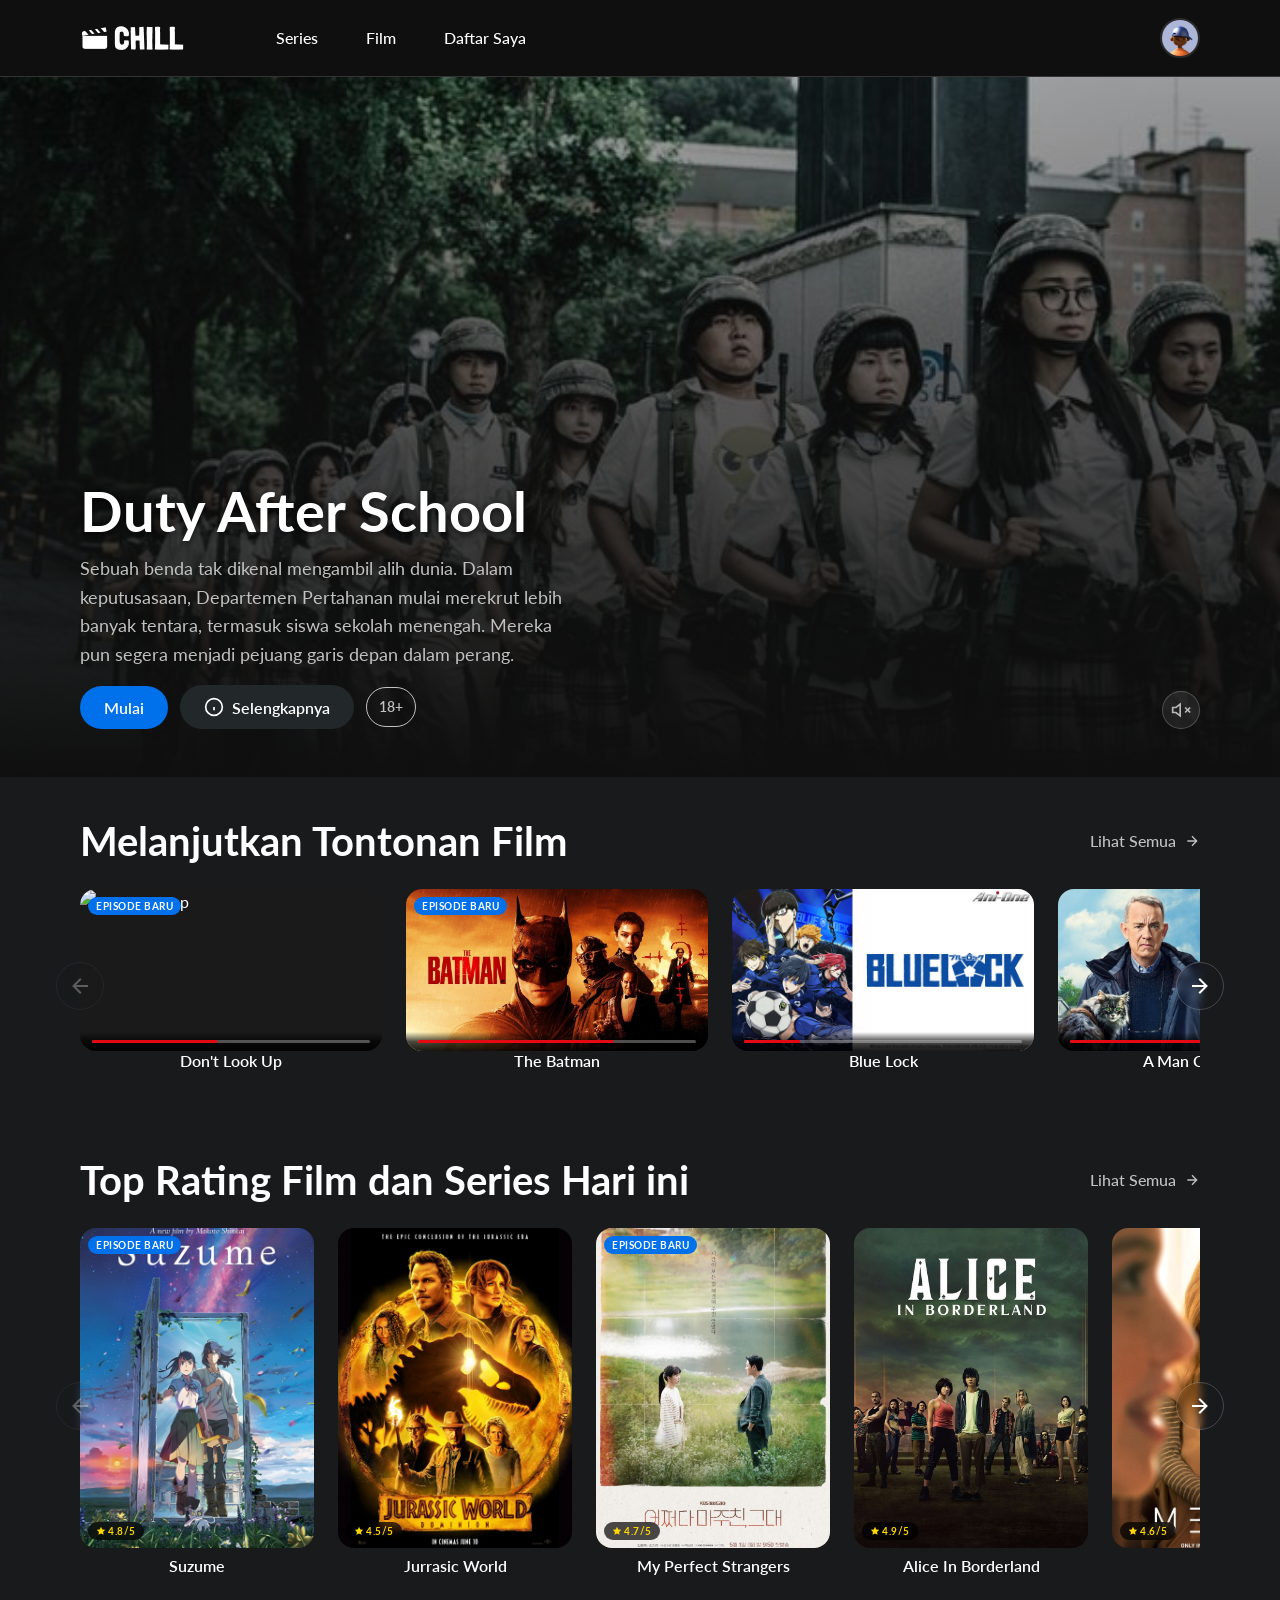
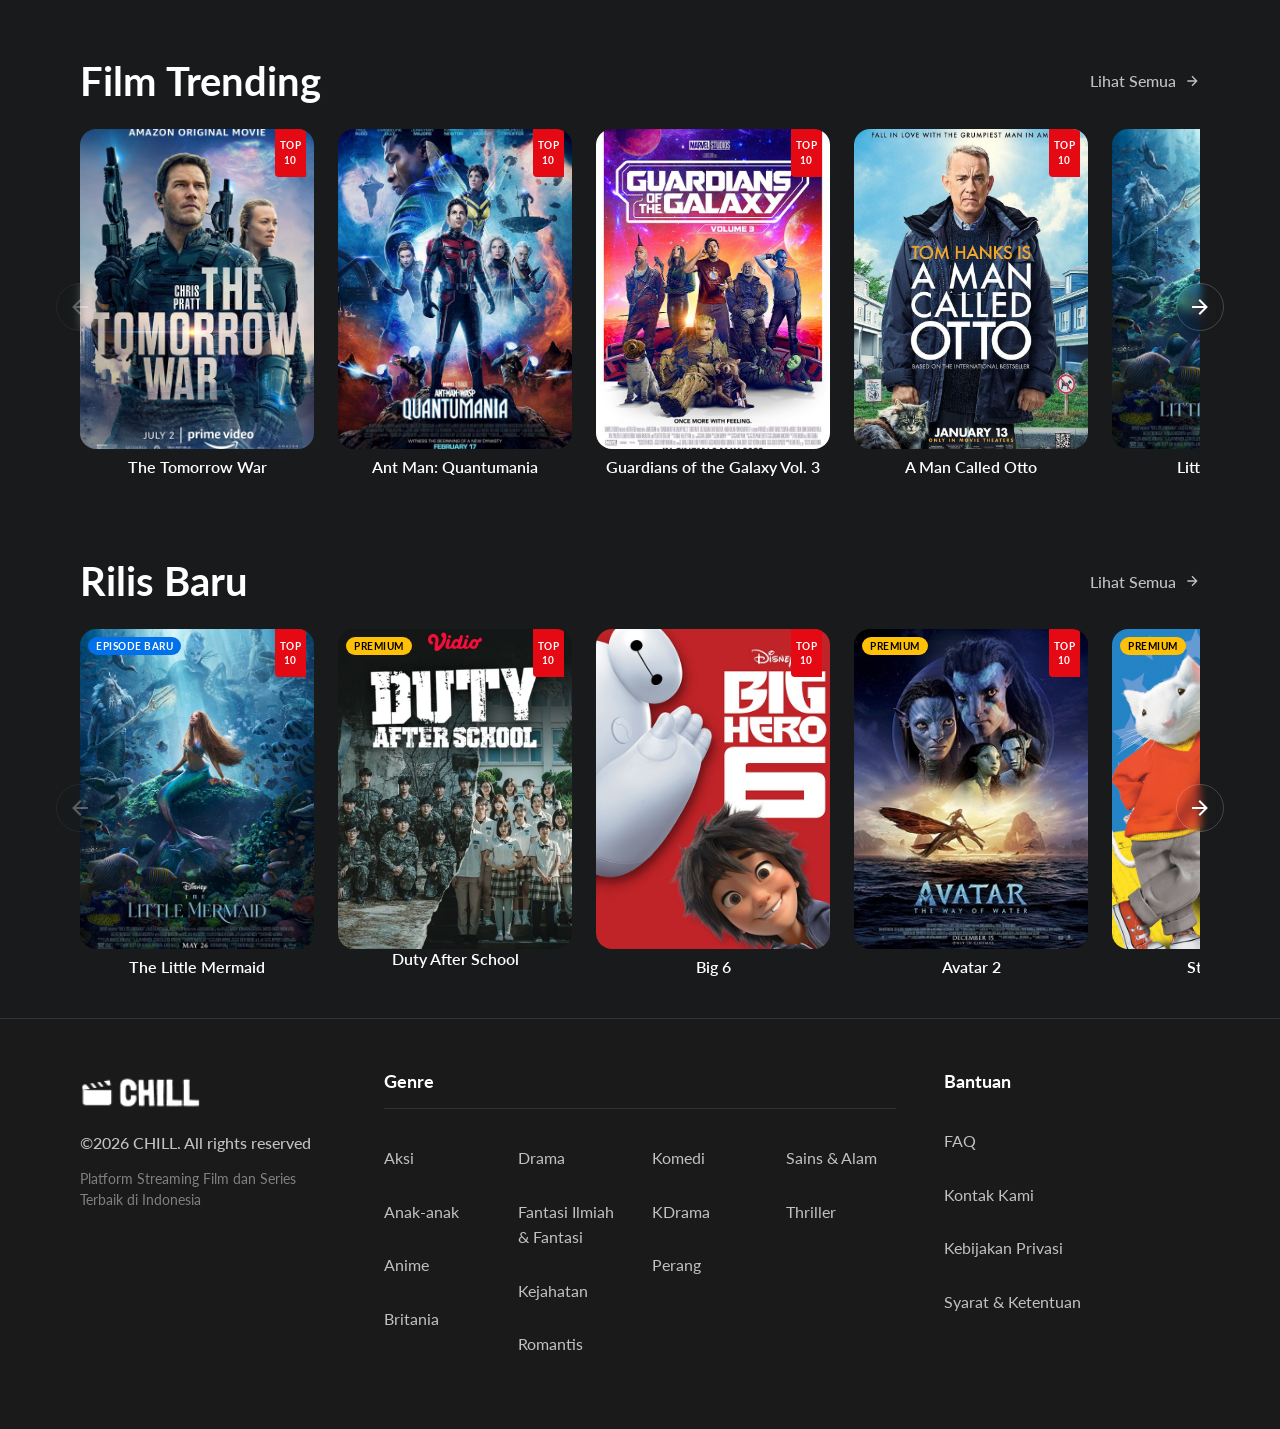
==== pages/home.html @ 3cfd5358 "initial commit" ====
<!DOCTYPE html>
<html lang="en">
<head>
    <meta charset="UTF-8">
    <meta name="viewport" content="width=device-width, initial-scale=1.0">
    <title>Home - CHILL</title>
    <link rel="icon" href="../images/chill-vect.png">
    <link rel="stylesheet" href="../styles/home.css">
    <script src="../scripts/data.js"></script>
    <script src="../scripts/card-hover.js"></script>
    <script src="../scripts/footer-accordion.js"></script>
    <script src="../scripts/card-scroll.js"></script>
</head>
<body>
        <nav class="navbar">
            <div class="container navbar-content">
                <a href="#" class="navbar-logo">
                    <img src="../images/chill-vect.png" alt="chill-logo" class="logo-mobile">
                    <img src="../images/logo-chill.png" alt="chill-logo" class="logo-desktop">
                </a>

                <ul class="navbar-menu">
                    <li><a href="#" class="nav-link">Series</a></li>
                    <li><a href="#" class="nav-link">Film</a></li>
                    <li><a href="#" class="nav-link">Daftar Saya</a></li>
                </ul>

                <div class="navbar-right">
                    <div class="profile-dropdown">
                        <button class="profile-toggle">
                            <img src="../images/profile.png" alt="avatar">
                        </button>

                        <div class="dropdown-menu">
                            <a href="#" class="dropdown-items">
                                <span class="icon">
                                    <svg xmlns="http://www.w3.org/2000/svg" width="20" height="20" viewBox="0 0 24 24" fill="none" stroke="currentColor" stroke-width="2">
                                        <path d="M20 21v-2a4 4 0 0 0-4-4H8a4 4 0 0 0-4 4v2"/>
                                        <circle cx="12" cy="7" r="4"/>
                                    </svg>
                                </span> Profil Saya
                            </a>
                            <a href="#" class="dropdown-items">
                                <span class="icon">
                                    <svg xmlns="http://www.w3.org/2000/svg" width="20" height="20" viewBox="0 0 24 24" fill="currentColor">
                                        <path d="M2 20h20v2H2v-2zM4 8l4 4 4-8 4 8 4-4v9H4V8z"/>
                                    </svg>
                                </span> Ubah Premium
                            </a>
                            <a href="#" class="dropdown-items">
                                <span class="icon">
                                    <svg xmlns="http://www.w3.org/2000/svg" width="20" height="20" viewBox="0 0 24 24" fill="none" stroke="currentColor" stroke-width="2">
                                        <path d="M9 21H5a2 2 0 0 1-2-2V5a2 2 0 0 1 2-2h4"/>
                                        <polyline points="16 17 21 12 16 7"/>
                                        <line x1="21" y1="12" x2="9" y2="12"/>
                                    </svg>
                                </span> Keluar
                            </a>
                        </div>
                    </div>
                </div>
            </div>
        </nav>

        <!-- Hero -->
        <section class="hero">
            <img class="hero-bg" src="../images/duty-after.png" alt="duty-after">
            <div class="hero-overlay"></div>

            <div class="container hero-layout">
                <div class="hero-content">
                <h1 class="hero-title">Duty After School</h1>

                <p class="hero-description">
                    Sebuah benda tak dikenal mengambil alih dunia. Dalam keputusasaan, 
                    Departemen Pertahanan mulai merekrut lebih banyak tentara, termasuk 
                    siswa sekolah menengah. Mereka pun segera menjadi pejuang garis depan 
                    dalam perang.
                </p>


                    <div class="hero-actions">
                        <button class="btn btn-primary">
                            Mulai
                        </button>
                        <button class="btn btn-secondary">
                            <span class="icon">
                                <svg xmlns="http://www.w3.org/2000/svg" width="20" height="20" viewBox="0 0 24 24" fill="none" stroke="currentColor" stroke-width="2">
                                    <circle cx="12" cy="12" r="10"/>
                                    <path d="M12 16v-4M12 8h.01"/>
                                </svg>
                            </span>
                            Selengkapnya
                        </button>
                        <span class="badge badge-age">18+</span>
                         <button class="btn-icon btn-muted btn-muted-mobile">
                        <span class="icon">
                            <svg xmlns="http://www.w3.org/2000/svg" width="20" height="20" viewBox="0 0 24 24" fill="none" stroke="currentColor" stroke-width="2">
                                <polygon points="11 5 6 9 2 9 2 15 6 15 11 19 11 5"/>
                                <line x1="23" y1="9" x2="17" y2="15"/>
                                <line x1="17" y1="9" x2="23" y2="15"/>
                            </svg>
                        </span>
                    </button>
                    </div>
                    </div>
                    <button class="btn-icon btn-muted btn-muted-desktop">
                        <span class="icon">
                            <svg xmlns="http://www.w3.org/2000/svg" width="20" height="20" viewBox="0 0 24 24" fill="none" stroke="currentColor" stroke-width="2">
                                <polygon points="11 5 6 9 2 9 2 15 6 15 11 19 11 5"/>
                                <line x1="23" y1="9" x2="17" y2="15"/>
                                <line x1="17" y1="9" x2="23" y2="15"/>
                            </svg>
                        </span>
                    </button>
            </div>
        </section>

        <!-- Content -->
         <main>
            <section class="content-section">
                <div class="container">
                    <div class="section-header">
                        <h2 class="section-title">Melanjutkan Tontonan Film</h2>
                        <a href="#" class="link-more">
                            Lihat Semua
                            <svg xmlns="http://www.w3.org/2000/svg" width="16" height="16" viewBox="0 0 24 24" fill="none" stroke="currentColor" stroke-width="2">
                                <path d="M5 12h14M12 5l7 7-7 7"/>
                            </svg>
                        </a>
                    </div>

                    <button class="scroll-arrow scroll-arrow-left" aria-label="Scroll">
                        <img src="../images/arrow-left.png" alt="arrow-left">
                    </button>

                    <button class="scroll-arrow scroll-arrow-right" aria-label="Scroll">
                        <img src="../images/arrow-right.png" alt="arrow-right">
                    </button>

                    <!-- Card Container -->
                    <div class="cards-scroll">
                        <!-- Section 1: Lanjut Tontonan -->
                        <!-- card 1 -->
                        <div class="card-wrapper">
                        <article class="card card--landscape">
                            <div class="card-image">
                                <img src="../images/dont-look-lands.png" alt="dont-look-up">
                                <span class="card-badge badge-episode">Episode Baru</span>
                                <div class="card-progress">
                                    <div class="progress-bar">
                                        <div class="progress-fill" style="width: 45%"></div>
                                    </div>
                                </div>
                            </div>
                            <div class="card-hover-landscape">
                                <div class="hover-overlay"></div>
                                <div class="card-hover-actions">
                                    <button class="btn-round btn-favorite" aria-label="Add to favorites">
                                        <svg xmlns="http://www.w3.org/2000/svg" width="20" height="20" viewBox="0 0 24 24" fill="none" stroke="currentColor" stroke-width="2">
                                            <polyline points="20 6 9 17 4 12"></polyline>
                                        </svg>
                                    </button>

                                    <button class="btn-round btn-play" aria-label="Play">
                                        <svg xmlns="http://www.w3.org/2000/svg" width="24" height="24" viewBox="0 0 24 24" fill="currentColor">
                                            <path d="M8 5v14l11-7z"/>
                                        </svg>
                                    </button>

                                     <button class="btn-round btn-detail" aria-label="More details">
                                        <svg xmlns="http://www.w3.org/2000/svg" width="20" height="20" viewBox="0 0 24 24" fill="none" stroke="currentColor" stroke-width="2">
                                            <path d="M12 5v14M5 12l7 7 7-7"/>
                                        </svg>
                                    </button>
                                </div>
                            </div>
                        </article>
                                <h3 class="card-title">Don't Look Up</h3>
                        </div>

                        <!-- card 2 -->
                        <div class="card-wrapper">
                        <article class="card card--landscape">
                            <div class="card-image">
                                <img src="../images/batman-lands.png" alt="the-batman">
                                <span class="card-badge badge-episode">Episode Baru</span>
                                <div class="card-progress">
                                    <div class="progress-bar">
                                        <div class="progress-fill" style="width: 70%"></div>
                                    </div>
                                </div>
                            </div>
                            <div class="card-hover-landscape">
                                <div class="hover-overlay"></div>
                                <div class="card-hover-actions">
                                    <button class="btn-round btn-favorite" aria-label="Add to favorites">
                                        <svg xmlns="http://www.w3.org/2000/svg" width="20" height="20" viewBox="0 0 24 24" fill="none" stroke="currentColor" stroke-width="2">
                                            <polyline points="20 6 9 17 4 12"></polyline>
                                        </svg>
                                    </button>

                                    <button class="btn-round btn-play" aria-label="Play">
                                        <svg xmlns="http://www.w3.org/2000/svg" width="24" height="24" viewBox="0 0 24 24" fill="currentColor">
                                            <path d="M8 5v14l11-7z"/>
                                        </svg>
                                    </button>

                                     <button class="btn-round btn-detail" aria-label="More details">
                                        <svg xmlns="http://www.w3.org/2000/svg" width="20" height="20" viewBox="0 0 24 24" fill="none" stroke="currentColor" stroke-width="2">
                                            <path d="M12 5v14M5 12l7 7 7-7"/>
                                        </svg>
                                    </button>
                                </div>
                            </div>
                        </article>
                                <h3 class="card-title">The Batman</h3>
                        </div>

                        <!-- card 3 -->
                        <div class="card-wrapper">
                        <article class="card card--landscape">
                            <div class="card-image">
                                <img src="../images/blue-lock-lands.png" alt="blue-lock">
                                <div class="card-progress">
                                    <div class="progress-bar">
                                        <div class="progress-fill" style="width: 20%"></div>
                                    </div>
                                </div>
                            </div>
                            <div class="card-hover-landscape">
                                <div class="hover-overlay"></div>
                                <div class="card-hover-actions">
                                    <button class="btn-round btn-favorite" aria-label="Add to favorites">
                                        <svg xmlns="http://www.w3.org/2000/svg" width="20" height="20" viewBox="0 0 24 24" fill="none" stroke="currentColor" stroke-width="2">
                                            <polyline points="20 6 9 17 4 12"></polyline>
                                        </svg>
                                    </button>

                                    <button class="btn-round btn-play" aria-label="Play">
                                        <svg xmlns="http://www.w3.org/2000/svg" width="24" height="24" viewBox="0 0 24 24" fill="currentColor">
                                            <path d="M8 5v14l11-7z"/>
                                        </svg>
                                    </button>

                                     <button class="btn-round btn-detail" aria-label="More details">
                                        <svg xmlns="http://www.w3.org/2000/svg" width="20" height="20" viewBox="0 0 24 24" fill="none" stroke="currentColor" stroke-width="2">
                                            <path d="M12 5v14M5 12l7 7 7-7"/>
                                        </svg>
                                    </button>
                                </div>
                            </div>
                        </article>
                                <h3 class="card-title">Blue Lock</h3>
                        </div>

                        <!-- card 4 -->
                        <div class="card-wrapper">
                        <article class="card card--landscape">
                            <div class="card-image">
                                <img src="../images/otto-lands.png" alt="otto">
                                <div class="card-progress">
                                    <div class="progress-bar">
                                        <div class="progress-fill" style="width: 85%"></div>
                                    </div>
                                </div>
                            </div>
                            <div class="card-hover-landscape">
                                <div class="hover-overlay"></div>
                                <div class="card-hover-actions">
                                    <button class="btn-round btn-favorite" aria-label="Add to favorites">
                                        <svg xmlns="http://www.w3.org/2000/svg" width="20" height="20" viewBox="0 0 24 24" fill="none" stroke="currentColor" stroke-width="2">
                                            <polyline points="20 6 9 17 4 12"></polyline>
                                        </svg>
                                    </button>

                                    <button class="btn-round btn-play" aria-label="Play">
                                        <svg xmlns="http://www.w3.org/2000/svg" width="24" height="24" viewBox="0 0 24 24" fill="currentColor">
                                            <path d="M8 5v14l11-7z"/>
                                        </svg>
                                    </button>

                                     <button class="btn-round btn-detail" aria-label="More details">
                                        <svg xmlns="http://www.w3.org/2000/svg" width="20" height="20" viewBox="0 0 24 24" fill="none" stroke="currentColor" stroke-width="2">
                                            <path d="M12 5v14M5 12l7 7 7-7"/>
                                        </svg>
                                    </button>
                                </div>
                            </div>
                        </article>
                                <h3 class="card-title">A Man Called Otto</h3>
                        </div>

                        <!-- card 5 -->
                        <div class="card-wrapper">
                        <article class="card card--landscape" id="card-ted-lasso">
                            <div class="card-image">
                                <img src="../images/ted-lands.png" alt="ted-lasso">
                                <div class="card-progress">
                                    <div class="progress-bar">
                                        <div class="progress-fill" style="width: 55%"></div>
                                    </div>
                                </div>
                            </div>
                            <div class="card-hover-landscape">
                                <div class="hover-overlay"></div>
                                <div class="card-hover-actions">
                                    <button class="btn-round btn-favorite" aria-label="Add to favorites">
                                        <svg xmlns="http://www.w3.org/2000/svg" width="20" height="20" viewBox="0 0 24 24" fill="none" stroke="currentColor" stroke-width="2">
                                            <polyline points="20 6 9 17 4 12"></polyline>
                                        </svg>
                                    </button>

                                    <button class="btn-round btn-play" aria-label="Play">
                                        <svg xmlns="http://www.w3.org/2000/svg" width="24" height="24" viewBox="0 0 24 24" fill="currentColor">
                                            <path d="M8 5v14l11-7z"/>
                                        </svg>
                                    </button>

                                     <button class="btn-round btn-detail" aria-label="More details">
                                        <svg xmlns="http://www.w3.org/2000/svg" width="20" height="20" viewBox="0 0 24 24" fill="none" stroke="currentColor" stroke-width="2">
                                            <path d="M12 5v14M5 12l7 7 7-7"/>
                                        </svg>
                                    </button>
                                </div>
                            </div>
                        </article>
                                <h3 class="card-title">Ted Lasso</h3>
                        </div>

                        <!-- Card 6 -->
                        <div class="card-wrapper">
                        <article class="card card--landscape">
                            <div class="card-image">
                                <img src="../images/guardian-lands.png" alt="Guardians of the Galaxy">
                                <div class="card-progress">
                                    <div class="progress-bar">
                                        <div class="progress-fill" style="width: 30%;"></div>
                                    </div>
                                </div>
                            </div>
                            <div class="card-hover-landscape">
                                <div class="hover-overlay"></div>
                                <div class="card-hover-actions">
                                    <button class="btn-round btn-favorite" aria-label="Add to favorites">
                                        <svg xmlns="http://www.w3.org/2000/svg" width="20" height="20" viewBox="0 0 24 24" fill="none" stroke="currentColor" stroke-width="2">
                                            <polyline points="20 6 9 17 4 12"></polyline>
                                        </svg>
                                    </button>

                                    <button class="btn-round btn-play" aria-label="Play">
                                        <svg xmlns="http://www.w3.org/2000/svg" width="24" height="24" viewBox="0 0 24 24" fill="currentColor">
                                            <path d="M8 5v14l11-7z"/>
                                        </svg>
                                    </button>

                                     <button class="btn-round btn-detail" aria-label="More details">
                                        <svg xmlns="http://www.w3.org/2000/svg" width="20" height="20" viewBox="0 0 24 24" fill="none" stroke="currentColor" stroke-width="2">
                                            <path d="M12 5v14M5 12l7 7 7-7"/>
                                        </svg>
                                    </button>
                                </div>
                            </div>
                        </article>
                                <h3 class="card-title">Guardians of the Galaxy</h3>
                        </div>
            </section>

            <!-- Section 2: Top Rating -->
             <section class="content-section">
                <div class="container">
                    <div class="section-header">
                        <h2 class="section-title">Top Rating Film dan Series Hari ini</h2>
                        <a href="#" class="link-more">
                            Lihat Semua
                             <svg xmlns="http://www.w3.org/2000/svg" width="16" height="16" viewBox="0 0 24 24" fill="none" stroke="currentColor" stroke-width="2">
                                <path d="M5 12h14M12 5l7 7-7 7"/>
                            </svg>
                        </a>
                    </div>

                    <button class="scroll-arrow scroll-arrow-left" aria-label="Scroll">
                        <img src="../images/arrow-left.png" alt="arrow-left">
                    </button>

                    <button class="scroll-arrow scroll-arrow-right" aria-label="Scroll">
                        <img src="../images/arrow-right.png" alt="arrow-right">
                    </button>

                    <div class="cards-scroll">
                        <!-- card 1 -->
                         <div class="card-wrapper">
                         <article class="card" id="card-suzume">
                            <div class="card-image">
                                <img src="../images/suzume.png" alt="suzume">
                                <span class="card-badge badge-episode">Episode Baru</span>
                                <span class="card-badge badge-rating">
                                     <svg xmlns="http://www.w3.org/2000/svg" width="14" height="14" viewBox="0 0 24 24" fill="currentColor">
                                        <path d="M12 2l3.09 6.26L22 9.27l-5 4.87 1.18 6.88L12 17.77l-6.18 3.25L7 14.14 2 9.27l6.91-1.01L12 2z"/>
                                    </svg>
                                    <span>4.8/5</span>
                                </span>
                            </div>
                            <div class="card-hover">
                                <div class="card-hover-image">
                                    <img src="../images/suzume.png" alt="suzume">
                                </div>
                                <div class="card-hover-actions">
                                    <button class="btn-round btn-play" aria-label="Play">
                                        <svg xmlns="http://www.w3.org/2000/svg" width="20" height="20" viewBox="0 0 24 24" fill="currentColor">
                                            <path d="M8 5v14l11-7z"/>
                                        </svg>
                                    </button>

                                    <button class="btn-round btn-favorite" aria-label="Add to favorites">
                                         <svg xmlns="http://www.w3.org/2000/svg" width="20" height="20" viewBox="0 0 24 24" fill="none" stroke="currentColor" stroke-width="2">
                                            <polyline points="20 6 9 17 4 12"></polyline>
                                        </svg>
                                    </button>

                                    <button class="btn-round btn-detail" aria-label="More details">
                                        <svg xmlns="http://www.w3.org/2000/svg" width="20" height="20" viewBox="0 0 24 24" fill="none" stroke="currentColor" stroke-width="2">
                                            <path d="M12 5v14M5 12l7 7 7-7"/>
                                        </svg>
                                    </button>
                                </div>
                                <div class="card-hover-meta">
                                    <span class="meta-age"></span>
                                    <span class="meta-episodes"></span>
                                </div>
                                <div class="card-hover-genres"></div>
                            </div>
                         </article>
                         <h3 class="card-title--outside">Suzume</h3>
                         </div>

                          <!-- card 2 -->
                         <div class="card-wrapper">
                         <article class="card" id="card-jurassic">
                            <div class="card-image">
                                <img src="../images/jurrasic-world.png" alt="jurrasic-world">
                                <span class="card-badge badge-rating">
                                     <svg xmlns="http://www.w3.org/2000/svg" width="14" height="14" viewBox="0 0 24 24" fill="currentColor">
                                        <path d="M12 2l3.09 6.26L22 9.27l-5 4.87 1.18 6.88L12 17.77l-6.18 3.25L7 14.14 2 9.27l6.91-1.01L12 2z"/>
                                    </svg>
                                    <span>4.5/5</span>
                                </span>
                            </div>
                            <div class="card-hover">
                                <div class="card-hover-image">
                                    <img src="../images/jurrasic-world.png" alt="jurrasic-world">
                                </div>
                                <div class="card-hover-actions">
                                    <button class="btn-round btn-play" aria-label="Play">
                                        <svg xmlns="http://www.w3.org/2000/svg" width="20" height="20" viewBox="0 0 24 24" fill="currentColor">
                                            <path d="M8 5v14l11-7z"/>
                                        </svg>
                                    </button>

                                    <button class="btn-round btn-favorite" aria-label="Add to favorites">
                                         <svg xmlns="http://www.w3.org/2000/svg" width="20" height="20" viewBox="0 0 24 24" fill="none" stroke="currentColor" stroke-width="2">
                                            <polyline points="20 6 9 17 4 12"></polyline>
                                        </svg>
                                    </button>

                                    <button class="btn-round btn-detail" aria-label="More details">
                                        <svg xmlns="http://www.w3.org/2000/svg" width="20" height="20" viewBox="0 0 24 24" fill="none" stroke="currentColor" stroke-width="2">
                                            <path d="M12 5v14M5 12l7 7 7-7"/>
                                        </svg>
                                    </button>
                            </div>
                            <div class="card-hover-meta">
                                <span class="meta-age"></span>
                                <span class="meta-episodes"></span>
                            </div>
                            <div class="card-hover-genres"></div>
                            </div>
                         </article>
                         <h3 class="card-title--outside">Jurrasic World</h3>
                         </div>

                          <!-- card 3 -->
                         <div class="card-wrapper">
                         <article class="card" id="card-my-perfect">
                            <div class="card-image">
                                <img src="../images/my-perfect.png" alt="my-perfect-stranger">
                                <span class="card-badge badge-episode">Episode Baru</span>
                                <span class="card-badge badge-rating">
                                     <svg xmlns="http://www.w3.org/2000/svg" width="14" height="14" viewBox="0 0 24 24" fill="currentColor">
                                        <path d="M12 2l3.09 6.26L22 9.27l-5 4.87 1.18 6.88L12 17.77l-6.18 3.25L7 14.14 2 9.27l6.91-1.01L12 2z"/>
                                    </svg>
                                    <span>4.7/5</span>
                                </span>
                            </div>
                            <div class="card-hover">
                                <div class="card-hover-image">
                                    <img src="../images/my-perfect.png" alt="my-perfect-stranger">
                                </div>
                                <div class="card-hover-actions">
                                    <button class="btn-round btn-play" aria-label="Play">
                                        <svg xmlns="http://www.w3.org/2000/svg" width="20" height="20" viewBox="0 0 24 24" fill="currentColor">
                                            <path d="M8 5v14l11-7z"/>
                                        </svg>
                                    </button>

                                    <button class="btn-round btn-favorite" aria-label="Add to favorites">
                                         <svg xmlns="http://www.w3.org/2000/svg" width="20" height="20" viewBox="0 0 24 24" fill="none" stroke="currentColor" stroke-width="2">
                                            <polyline points="20 6 9 17 4 12"></polyline>
                                        </svg>
                                    </button>

                                    <button class="btn-round btn-detail" aria-label="More details">
                                        <svg xmlns="http://www.w3.org/2000/svg" width="20" height="20" viewBox="0 0 24 24" fill="none" stroke="currentColor" stroke-width="2">
                                            <path d="M12 5v14M5 12l7 7 7-7"/>
                                        </svg>
                                    </button>
                            </div>
                            <div class="card-hover-meta">
                                <span class="meta-age"></span>
                                <span class="meta-episodes"></span>
                            </div>
                            <div class="card-hover-genres"></div>
                            </div>
                         </article>
                         <h3 class="card-title--outside">My Perfect Strangers</h3>
                         </div>

                          <!-- card 4 -->
                         <div class="card-wrapper">
                         <article class="card" id="card-alice">
                            <div class="card-image">
                                <img src="../images/alice.png" alt="allie-borderland">
                                <span class="card-badge badge-rating">
                                     <svg xmlns="http://www.w3.org/2000/svg" width="14" height="14" viewBox="0 0 24 24" fill="currentColor">
                                        <path d="M12 2l3.09 6.26L22 9.27l-5 4.87 1.18 6.88L12 17.77l-6.18 3.25L7 14.14 2 9.27l6.91-1.01L12 2z"/>
                                    </svg>
                                    <span>4.9/5</span>
                                </span>
                            </div>
                            <div class="card-hover">
                                <div class="card-hover-image">
                                    <img src="../images/alice.png" alt="allie-borderland">
                                </div>
                                <div class="card-hover-actions">
                                    <button class="btn-round btn-play" aria-label="Play">
                                        <svg xmlns="http://www.w3.org/2000/svg" width="20" height="20" viewBox="0 0 24 24" fill="currentColor">
                                            <path d="M8 5v14l11-7z"/>
                                        </svg>
                                    </button>

                                    <button class="btn-round btn-favorite" aria-label="Add to favorites">
                                         <svg xmlns="http://www.w3.org/2000/svg" width="20" height="20" viewBox="0 0 24 24" fill="none" stroke="currentColor" stroke-width="2">
                                            <polyline points="20 6 9 17 4 12"></polyline>
                                        </svg>
                                    </button>

                                    <button class="btn-round btn-detail" aria-label="More details">
                                        <svg xmlns="http://www.w3.org/2000/svg" width="20" height="20" viewBox="0 0 24 24" fill="none" stroke="currentColor" stroke-width="2">
                                            <path d="M12 5v14M5 12l7 7 7-7"/>
                                        </svg>
                                    </button>
                            </div>
                            <div class="card-hover-meta">
                                <span class="meta-age"></span>
                                <span class="meta-episodes"></span>
                            </div>
                            <div class="card-hover-genres"></div>
                            </div>
                         </article>
                         <h3 class="card-title--outside">Alice In Borderland</h3>
                         </div>
                        
                          <!-- card 5 -->
                         <div class="card-wrapper">
                         <article class="card" id="card-megan">
                            <div class="card-image">
                                <img src="../images/megan.png" alt="megan">
                                <span class="card-badge badge-rating">
                                     <svg xmlns="http://www.w3.org/2000/svg" width="14" height="14" viewBox="0 0 24 24" fill="currentColor">
                                        <path d="M12 2l3.09 6.26L22 9.27l-5 4.87 1.18 6.88L12 17.77l-6.18 3.25L7 14.14 2 9.27l6.91-1.01L12 2z"/>
                                    </svg>
                                    <span>4.6/5</span>
                                </span>
                            </div>
                            <div class="card-hover">
                                <div class="card-hover-image">
                                    <img src="../images/megan-lands.png" alt="megan landscape thumbnail">
                                </div>
                                <div class="card-hover-actions">
                                    <button class="btn-round btn-play" aria-label="Play">
                                        <svg xmlns="http://www.w3.org/2000/svg" width="20" height="20" viewBox="0 0 24 24" fill="currentColor">
                                            <path d="M8 5v14l11-7z"/>
                                        </svg>
                                    </button>

                                    <button class="btn-round btn-favorite" aria-label="Add to favorites">
                                         <svg xmlns="http://www.w3.org/2000/svg" width="20" height="20" viewBox="0 0 24 24" fill="none" stroke="currentColor" stroke-width="2">
                                            <polyline points="20 6 9 17 4 12"></polyline>
                                        </svg>
                                    </button>

                                    <button class="btn-round btn-detail" aria-label="More details">
                                        <svg xmlns="http://www.w3.org/2000/svg" width="20" height="20" viewBox="0 0 24 24" fill="none" stroke="currentColor" stroke-width="2">
                                            <path d="M12 5v14M5 12l7 7 7-7"/>
                                        </svg>
                                    </button>
                                </div>
                                <div class="card-hover-meta">
                                    <span class="meta-age"></span>
                                    <span class="meta-episodes"></span>
                                </div>
                                <div class="card-hover-genres"></div>
                            </div>
                         </article>
                         <h3 class="card-title--outside">Megan</h3>
                         </div>

                          <!-- card 6 -->
                         <div class="card-wrapper">
                         <article class="card" id="card-mermaid">
                            <div class="card-image">
                                <img src="../images/lit-mermaid.png" alt="little-mermaid">
                                <span class="card-badge badge-rating">
                                     <svg xmlns="http://www.w3.org/2000/svg" width="14" height="14" viewBox="0 0 24 24" fill="currentColor">
                                        <path d="M12 2l3.09 6.26L22 9.27l-5 4.87 1.18 6.88L12 17.77l-6.18 3.25L7 14.14 2 9.27l6.91-1.01L12 2z"/>
                                    </svg>
                                    <span>3.8/5</span>
                                </span>
                            </div>
                            <div class="card-hover">
                                <div class="card-hover-image">
                                    <img src="../images/little-mermaid-lands.png" alt="little-mermaid landscape thumbnail">
                                </div>
                                <div class="card-hover-actions">
                                    <button class="btn-round btn-play" aria-label="Play">
                                        <svg xmlns="http://www.w3.org/2000/svg" width="20" height="20" viewBox="0 0 24 24" fill="currentColor">
                                            <path d="M8 5v14l11-7z"/>
                                        </svg>
                                    </button>

                                    <button class="btn-round btn-favorite" aria-label="Add to favorites">
                                         <svg xmlns="http://www.w3.org/2000/svg" width="20" height="20" viewBox="0 0 24 24" fill="none" stroke="currentColor" stroke-width="2">
                                            <polyline points="20 6 9 17 4 12"></polyline>
                                        </svg>
                                    </button>

                                    <button class="btn-round btn-detail" aria-label="More details">
                                        <svg xmlns="http://www.w3.org/2000/svg" width="20" height="20" viewBox="0 0 24 24" fill="none" stroke="currentColor" stroke-width="2">
                                            <path d="M12 5v14M5 12l7 7 7-7"/>
                                        </svg>
                                    </button>
                            </div>
                            <div class="card-hover-meta">
                                <span class="meta-age"></span>
                                <span class="meta-episodes"></span>
                            </div>
                            <div class="card-hover-genres"></div>
                            </div>
                         </article>
                         <h3 class="card-title--outside">Little Mermaid</h3>
                         </div>

                         <!-- card 6 -->
                         <div class="card-wrapper">
                         <article class="card" id="card-mermaid">
                            <div class="card-image">
                                <img src="../images/lit-mermaid.png" alt="little-mermaid">
                                <span class="card-badge badge-rating">
                                     <svg xmlns="http://www.w3.org/2000/svg" width="14" height="14" viewBox="0 0 24 24" fill="currentColor">
                                        <path d="M12 2l3.09 6.26L22 9.27l-5 4.87 1.18 6.88L12 17.77l-6.18 3.25L7 14.14 2 9.27l6.91-1.01L12 2z"/>
                                    </svg>
                                    <span>3.8/5</span>
                                </span>
                            </div>
                            <div class="card-hover">
                                <div class="card-hover-image">
                                    <img src="../images/little-mermaid-lands.png" alt="little-mermaid landscape thumbnail">
                                </div>
                                <div class="card-hover-actions">
                                    <button class="btn-round btn-play" aria-label="Play">
                                        <svg xmlns="http://www.w3.org/2000/svg" width="20" height="20" viewBox="0 0 24 24" fill="currentColor">
                                            <path d="M8 5v14l11-7z"/>
                                        </svg>
                                    </button>

                                    <button class="btn-round btn-favorite" aria-label="Add to favorites">
                                         <svg xmlns="http://www.w3.org/2000/svg" width="20" height="20" viewBox="0 0 24 24" fill="none" stroke="currentColor" stroke-width="2">
                                            <polyline points="20 6 9 17 4 12"></polyline>
                                        </svg>
                                    </button>

                                    <button class="btn-round btn-detail" aria-label="More details">
                                        <svg xmlns="http://www.w3.org/2000/svg" width="20" height="20" viewBox="0 0 24 24" fill="none" stroke="currentColor" stroke-width="2">
                                            <path d="M12 5v14M5 12l7 7 7-7"/>
                                        </svg>
                                    </button>
                            </div>
                            <div class="card-hover-meta">
                                <span class="meta-age"></span>
                                <span class="meta-episodes"></span>
                            </div>
                            <div class="card-hover-genres"></div>
                            </div>
                         </article>
                         <h3 class="card-title--outside">Little Mermaid</h3>
                         </div>

                         <!-- card 6 -->
                         <div class="card-wrapper">
                         <article class="card" id="card-mermaid">
                            <div class="card-image">
                                <img src="../images/lit-mermaid.png" alt="little-mermaid">
                                <span class="card-badge badge-rating">
                                     <svg xmlns="http://www.w3.org/2000/svg" width="14" height="14" viewBox="0 0 24 24" fill="currentColor">
                                        <path d="M12 2l3.09 6.26L22 9.27l-5 4.87 1.18 6.88L12 17.77l-6.18 3.25L7 14.14 2 9.27l6.91-1.01L12 2z"/>
                                    </svg>
                                    <span>3.8/5</span>
                                </span>
                            </div>
                            <div class="card-hover">
                                <div class="card-hover-image">
                                    <img src="../images/little-mermaid-lands.png" alt="little-mermaid landscape thumbnail">
                                </div>
                                <div class="card-hover-actions">
                                    <button class="btn-round btn-play" aria-label="Play">
                                        <svg xmlns="http://www.w3.org/2000/svg" width="20" height="20" viewBox="0 0 24 24" fill="currentColor">
                                            <path d="M8 5v14l11-7z"/>
                                        </svg>
                                    </button>

                                    <button class="btn-round btn-favorite" aria-label="Add to favorites">
                                         <svg xmlns="http://www.w3.org/2000/svg" width="20" height="20" viewBox="0 0 24 24" fill="none" stroke="currentColor" stroke-width="2">
                                            <polyline points="20 6 9 17 4 12"></polyline>
                                        </svg>
                                    </button>

                                    <button class="btn-round btn-detail" aria-label="More details">
                                        <svg xmlns="http://www.w3.org/2000/svg" width="20" height="20" viewBox="0 0 24 24" fill="none" stroke="currentColor" stroke-width="2">
                                            <path d="M12 5v14M5 12l7 7 7-7"/>
                                        </svg>
                                    </button>
                            </div>
                            <div class="card-hover-meta">
                                <span class="meta-age"></span>
                                <span class="meta-episodes"></span>
                            </div>
                            <div class="card-hover-genres"></div>
                            </div>
                         </article>
                         <h3 class="card-title--outside">Little Mermaid</h3>
                         </div>

                         <!-- card 6 -->
                         <div class="card-wrapper">
                         <article class="card" id="card-mermaid">
                            <div class="card-image">
                                <img src="../images/lit-mermaid.png" alt="little-mermaid">
                                <span class="card-badge badge-rating">
                                     <svg xmlns="http://www.w3.org/2000/svg" width="14" height="14" viewBox="0 0 24 24" fill="currentColor">
                                        <path d="M12 2l3.09 6.26L22 9.27l-5 4.87 1.18 6.88L12 17.77l-6.18 3.25L7 14.14 2 9.27l6.91-1.01L12 2z"/>
                                    </svg>
                                    <span>3.8/5</span>
                                </span>
                            </div>
                            <div class="card-hover">
                                <div class="card-hover-image">
                                    <img src="../images/little-mermaid-lands.png" alt="little-mermaid landscape thumbnail">
                                </div>
                                <div class="card-hover-actions">
                                    <button class="btn-round btn-play" aria-label="Play">
                                        <svg xmlns="http://www.w3.org/2000/svg" width="20" height="20" viewBox="0 0 24 24" fill="currentColor">
                                            <path d="M8 5v14l11-7z"/>
                                        </svg>
                                    </button>

                                    <button class="btn-round btn-favorite" aria-label="Add to favorites">
                                         <svg xmlns="http://www.w3.org/2000/svg" width="20" height="20" viewBox="0 0 24 24" fill="none" stroke="currentColor" stroke-width="2">
                                            <polyline points="20 6 9 17 4 12"></polyline>
                                        </svg>
                                    </button>

                                    <button class="btn-round btn-detail" aria-label="More details">
                                        <svg xmlns="http://www.w3.org/2000/svg" width="20" height="20" viewBox="0 0 24 24" fill="none" stroke="currentColor" stroke-width="2">
                                            <path d="M12 5v14M5 12l7 7 7-7"/>
                                        </svg>
                                    </button>
                            </div>
                            <div class="card-hover-meta">
                                <span class="meta-age"></span>
                                <span class="meta-episodes"></span>
                            </div>
                            <div class="card-hover-genres"></div>
                            </div>
                         </article>
                         <h3 class="card-title--outside">Little Mermaid</h3>
                         </div>

                         <!-- card 6 -->
                         <div class="card-wrapper">
                         <article class="card" id="card-mermaid">
                            <div class="card-image">
                                <img src="../images/lit-mermaid.png" alt="little-mermaid">
                                <span class="card-badge badge-rating">
                                     <svg xmlns="http://www.w3.org/2000/svg" width="14" height="14" viewBox="0 0 24 24" fill="currentColor">
                                        <path d="M12 2l3.09 6.26L22 9.27l-5 4.87 1.18 6.88L12 17.77l-6.18 3.25L7 14.14 2 9.27l6.91-1.01L12 2z"/>
                                    </svg>
                                    <span>3.8/5</span>
                                </span>
                            </div>
                            <div class="card-hover">
                                <div class="card-hover-image">
                                    <img src="../images/little-mermaid-lands.png" alt="little-mermaid landscape thumbnail">
                                </div>
                                <div class="card-hover-actions">
                                    <button class="btn-round btn-play" aria-label="Play">
                                        <svg xmlns="http://www.w3.org/2000/svg" width="20" height="20" viewBox="0 0 24 24" fill="currentColor">
                                            <path d="M8 5v14l11-7z"/>
                                        </svg>
                                    </button>

                                    <button class="btn-round btn-favorite" aria-label="Add to favorites">
                                         <svg xmlns="http://www.w3.org/2000/svg" width="20" height="20" viewBox="0 0 24 24" fill="none" stroke="currentColor" stroke-width="2">
                                            <polyline points="20 6 9 17 4 12"></polyline>
                                        </svg>
                                    </button>

                                    <button class="btn-round btn-detail" aria-label="More details">
                                        <svg xmlns="http://www.w3.org/2000/svg" width="20" height="20" viewBox="0 0 24 24" fill="none" stroke="currentColor" stroke-width="2">
                                            <path d="M12 5v14M5 12l7 7 7-7"/>
                                        </svg>
                                    </button>
                            </div>
                            <div class="card-hover-meta">
                                <span class="meta-age"></span>
                                <span class="meta-episodes"></span>
                            </div>
                            <div class="card-hover-genres"></div>
                            </div>
                         </article>
                         <h3 class="card-title--outside">Little Mermaid</h3>
                         </div>

                         <!-- card 6 -->
                         <div class="card-wrapper">
                         <article class="card" id="card-mermaid">
                            <div class="card-image">
                                <img src="../images/lit-mermaid.png" alt="little-mermaid">
                                <span class="card-badge badge-rating">
                                     <svg xmlns="http://www.w3.org/2000/svg" width="14" height="14" viewBox="0 0 24 24" fill="currentColor">
                                        <path d="M12 2l3.09 6.26L22 9.27l-5 4.87 1.18 6.88L12 17.77l-6.18 3.25L7 14.14 2 9.27l6.91-1.01L12 2z"/>
                                    </svg>
                                    <span>3.8/5</span>
                                </span>
                            </div>
                            <div class="card-hover">
                                <div class="card-hover-image">
                                    <img src="../images/little-mermaid-lands.png" alt="little-mermaid landscape thumbnail">
                                </div>
                                <div class="card-hover-actions">
                                    <button class="btn-round btn-play" aria-label="Play">
                                        <svg xmlns="http://www.w3.org/2000/svg" width="20" height="20" viewBox="0 0 24 24" fill="currentColor">
                                            <path d="M8 5v14l11-7z"/>
                                        </svg>
                                    </button>

                                    <button class="btn-round btn-favorite" aria-label="Add to favorites">
                                         <svg xmlns="http://www.w3.org/2000/svg" width="20" height="20" viewBox="0 0 24 24" fill="none" stroke="currentColor" stroke-width="2">
                                            <polyline points="20 6 9 17 4 12"></polyline>
                                        </svg>
                                    </button>

                                    <button class="btn-round btn-detail" aria-label="More details">
                                        <svg xmlns="http://www.w3.org/2000/svg" width="20" height="20" viewBox="0 0 24 24" fill="none" stroke="currentColor" stroke-width="2">
                                            <path d="M12 5v14M5 12l7 7 7-7"/>
                                        </svg>
                                    </button>
                            </div>
                            <div class="card-hover-meta">
                                <span class="meta-age"></span>
                                <span class="meta-episodes"></span>
                            </div>
                            <div class="card-hover-genres"></div>
                            </div>
                         </article>
                         <h3 class="card-title--outside">Little Mermaid</h3>
                         </div>

                    </div>
                </div>
             </section>

             <!-- Section 3: Film Trending -->
              <section class="content-section">
                <div class="container">
                    <div class="section-header">
                        <h2 class="section-title">Film Trending</h2>
                        <a href="#" class="link-more">
                            Lihat Semua
                             <svg xmlns="http://www.w3.org/2000/svg" width="16" height="16" viewBox="0 0 24 24" fill="none" stroke="currentColor" stroke-width="2">
                                <path d="M5 12h14M12 5l7 7-7 7"/>
                            </svg>
                        </a>
                    </div>

                     <button class="scroll-arrow scroll-arrow-left" aria-label="Scroll">
                        <img src="../images/arrow-left.png" alt="arrow-left">
                    </button>

                    <button class="scroll-arrow scroll-arrow-right" aria-label="Scroll">
                        <img src="../images/arrow-right.png" alt="arrow-right">
                    </button>

                    <div class="cards-scroll">
                        <!-- card 1 -->
                         <div class="card-wrapper">
                         <article class="card" id="card-tomorrow">
                            <div class="card-image">
                                <img src="../images/tomorrow-war.png" alt="tomorrow-war">
                                <span class="card-badge badge-top10">Top 10</span>
                            </div>
                            <div class="card-hover">
                                <div class="card-hover-image">
                                    <img src="../images/tomorrow-war-lands.png" alt="tomorrow-war landscape thumbnail">
                                </div>
                                <div class="card-hover-actions">
                                    <button class="btn-round btn-play" aria-label="Play">
                                        <svg xmlns="http://www.w3.org/2000/svg" width="20" height="20" viewBox="0 0 24 24" fill="currentColor">
                                            <path d="M8 5v14l11-7z"/>
                                        </svg>
                                    </button>

                                    <button class="btn-round btn-favorite" aria-label="Add to favorites">
                                         <svg xmlns="http://www.w3.org/2000/svg" width="20" height="20" viewBox="0 0 24 24" fill="none" stroke="currentColor" stroke-width="2">
                                            <polyline points="20 6 9 17 4 12"></polyline>
                                        </svg>
                                    </button>

                                    <button class="btn-round btn-detail" aria-label="More details">
                                        <svg xmlns="http://www.w3.org/2000/svg" width="20" height="20" viewBox="0 0 24 24" fill="none" stroke="currentColor" stroke-width="2">
                                            <path d="M12 5v14M5 12l7 7 7-7"/>
                                        </svg>
                                    </button>
                            </div>
                            <div class="card-hover-meta">
                                <span class="meta-age"></span>
                                <span class="meta-episodes"></span>
                            </div>
                            <div class="card-hover-genres"></div>
                            </div>
                         </article>
                                <h3 class="card-title--outside">The Tomorrow War</h3>
                            </div>

                         <!-- card 2 -->
                         <div class="card-wrapper">
                         <article class="card" id="card-quantumania">
                            <div class="card-image">
                                <img src="../images/ant-quantum.png" alt="quantumania">
                                <span class="card-badge badge-top10">Top 10</span>
                            </div>
                            <div class="card-hover">
                                <div class="card-hover-image">
                                    <img src="../images/quantum-lands.png" alt="quantumania landscape thumbnail">
                                </div>
                                <div class="card-hover-actions">
                                    <button class="btn-round btn-play" aria-label="Play">
                                        <svg xmlns="http://www.w3.org/2000/svg" width="20" height="20" viewBox="0 0 24 24" fill="currentColor">
                                            <path d="M8 5v14l11-7z"/>
                                        </svg>
                                    </button>

                                    <button class="btn-round btn-favorite" aria-label="Add to favorites">
                                         <svg xmlns="http://www.w3.org/2000/svg" width="20" height="20" viewBox="0 0 24 24" fill="none" stroke="currentColor" stroke-width="2">
                                            <polyline points="20 6 9 17 4 12"></polyline>
                                        </svg>
                                    </button>

                                    <button class="btn-round btn-detail" aria-label="More details">
                                        <svg xmlns="http://www.w3.org/2000/svg" width="20" height="20" viewBox="0 0 24 24" fill="none" stroke="currentColor" stroke-width="2">
                                            <path d="M12 5v14M5 12l7 7 7-7"/>
                                        </svg>
                                    </button>
                            </div>
                            <div class="card-hover-meta">
                                <span class="meta-age"></span>
                                <span class="meta-episodes"></span>
                            </div>
                            <div class="card-hover-genres"></div>
                            </div>
                         </article>
                                <h3 class="card-title--outside">Ant Man: Quantumania</h3>
                            </div>


                          <!-- card 3 -->
                         <div class="card-wrapper">
                         <article class="card" id="card-guardian">
                            <div class="card-image">
                                <img src="../images/guardian.png" alt="guardian-of">
                                <span class="card-badge badge-top10">Top 10</span>
                            </div>
                            <div class="card-info">
                            </div>

                            <!-- Hover -->
                             <div class="card-hover">
                                <div class="card-hover-image">
                                    <img src="../images/guardian-lands.png" alt="guardian-detail">
                                </div>
                                <div class="card-hover-actions">
                                    <button class="btn-round btn-play">
                                        <svg xmlns="http://www.w3.org/2000/svg" width="20" height="20" viewBox="0 0 24 24" fill="currentColor">
                                            <path d="M8 5v14l11-7z"/>
                                        </svg>
                                    </button>

                                    <button class="btn-round btn-favorite">
                                        <svg xmlns="http://www.w3.org/2000/svg" width="20" height="20" viewBox="0 0 24 24" fill="none" stroke="currentColor" stroke-width="2">
                                            <polyline points="20 6 9 17 4 12"></polyline>
                                        </svg>
                                    </button>

                                    <button class="btn-round btn-detail">
                                        <svg xmlns="http://www.w3.org/2000/svg" width="20" height="20" viewBox="0 0 24 24" fill="none" stroke="currentColor" stroke-width="2">
                                            <path d="M12 5v14M5 12l7 7 7-7"/>
                                        </svg>
                                    </button>
                                </div>
                                <div class="card-hover-meta">
                                    <span class="meta-age"></span>
                                    <span class="meta-episodes"></span>
                                </div>
                                <div class="card-hover-genres"></div>
                             </div>
                         </article>
                                <h3 class="card-title--outside">Guardians of the Galaxy Vol. 3</h3>
                         </div>
                        
                         <!-- card 4 -->
                         <div class="card-wrapper">
                         <article class="card">
                            <div class="card-image">
                                <img src="../images/otto.png" alt="otto">
                                <span class="card-badge badge-top10">Top 10</span>
                            </div>
                            <div class="card-info">
                            </div>
                         </article>
                                <h3 class="card-title--outside">A Man Called Otto</h3>
                         </div>

                         <!-- card 5 -->
                         <div class="card-wrapper">
                         <article class="card">
                            <div class="card-image">
                                <img src="../images/lit-mermaid.png" alt="little-mermaid">
                                <span class="card-badge badge-top10">Top 10</span>
                            </div>
                            <div class="card-info">
                            </div>
                         </article>
                                <h3 class="card-title--outside">Little Mermaid</h3>
                         </div>

                         <!-- card 6 -->
                         <div class="card-wrapper">
                         <article class="card" id="card-big-hero-6">
                            <div class="card-image">
                                <img src="../images/big-6.png" alt="big-6">
                                <span class="card-badge badge-top10">Top 10</span>
                            </div>
                            <div class="card-hover">
                                <div class="card-hover-image">
                                    <img src="../images/big-6-lands.png" alt="big-6-detail">
                                </div>
                                <div class="card-hover-actions">
                                    <button class="btn-round btn-play">
                                        <svg xmlns="http://www.w3.org/2000/svg" width="20" height="20" viewBox="0 0 24 24" fill="currentColor">
                                            <path d="M8 5v14l11-7z"/>
                                        </svg>
                                    </button>

                                    <button class="btn-round btn-favorite">
                                        <svg xmlns="http://www.w3.org/2000/svg" width="20" height="20" viewBox="0 0 24 24" fill="none" stroke="currentColor" stroke-width="2">
                                            <polyline points="20 6 9 17 4 12"></polyline>
                                        </svg>
                                    </button>

                                    <button class="btn-round btn-detail">
                                        <svg xmlns="http://www.w3.org/2000/svg" width="20" height="20" viewBox="0 0 24 24" fill="none" stroke="currentColor" stroke-width="2">
                                            <path d="M12 5v14M5 12l7 7 7-7"/>
                                        </svg>
                                    </button>
                            </div>
                                <div class="card-hover-meta">
                                    <span class="meta-age"></span>
                                    <span class="meta-episodes"></span>
                                </div>
                                <div class="card-hover-genres"></div>
                         </article>
                                <h3 class="card-title--outside">Big 6</h3>
                         </div>

                    </div>
                </div>
              </section>

              <!-- Section 4: Rilis Baru -->
               <section class="content-section">
                <div class="container">
                    <div class="section-header">
                        <h2 class="section-title">Rilis Baru</h2>
                        <a href="#" class="link-more">
                            Lihat Semua
                             <svg xmlns="http://www.w3.org/2000/svg" width="16" height="16" viewBox="0 0 24 24" fill="none" stroke="currentColor" stroke-width="2">
                                <path d="M5 12h14M12 5l7 7-7 7"/>
                            </svg>
                        </a>
                    </div>

                    <button class="scroll-arrow scroll-arrow-left" aria-label="Scroll">
                        <img src="../images/arrow-left.png" alt="arrow-left">
                    </button>

                    <button class="scroll-arrow scroll-arrow-right" aria-label="Scroll">
                        <img src="../images/arrow-right.png" alt="arrow-right">
                    </button>
                    
                    <div class="cards-scroll">
                        <!-- card 1 -->
                         <div class="card-wrapper">
                         <article class="card">
                            <div class="card-image">
                                <img src="../images/lit-mermaid.png" alt="little-mermaid">
                                <span class="card-badge badge-episode">Episode Baru</span>
                                <span class="card-badge badge-top10">Top 10</span>
                            </div>
                            <div class="card-info">
                            </div>
                         </article>
                                <h3 class="card-title--outside">The Little Mermaid</h3>
                         </div>

                         <!-- card 2 -->
                        <div class="card-wrapper">
                         <article class="card" id="card-duty">
                            <div class="card-image">
                                <img src="../images/duty-after-potrait.png" alt="duty-after-school">
                                <span class="card-badge badge-premium">Premium</span>
                                <span class="card-badge badge-top10">Top 10</span>
                            </div>
                            <div class="card-info">
                            </div>

                            <div class="card-hover">
                                <div class="card-hover-image">
                                    <img src="../images/duty-after.png" alt="duty-after">
                                </div>
                                <div class="card-hover-actions">
                                    <button class="btn-round btn-play" aria-label="Play">
                                        <svg xmlns="http://www.w3.org/2000/svg" width="20" height="20" viewBox="0 0 24 24" fill="currentColor">
                                            <path d="M8 5v14l11-7z"/>
                                        </svg>
                                    </button>

                                    <button class="btn-round btn-favorite" aria-label="Add to favorites">
                                        <svg xmlns="http://www.w3.org/2000/svg" width="20" height="20" viewBox="0 0 24 24" fill="none" stroke="currentColor" stroke-width="2">
                                            <polyline points="20 6 9 17 4 12"></polyline>
                                        </svg>
                                    </button>

                                     <button class="btn-round btn-detail" aria-label="More details">
                                        <svg xmlns="http://www.w3.org/2000/svg" width="20" height="20" viewBox="0 0 24 24" fill="none" stroke="currentColor" stroke-width="2">
                                            <path d="M12 5v14M5 12l7 7 7-7"/>
                                        </svg>
                                    </button>

                                </div>
                                <div class="card-hover-meta">
                                    <span class="meta-age"></span>
                                    <span class="meta-episodes"></span>
                                </div>
                                <div class="card-hover-genres"></div>
                            </div>
                         </article>
                                <h3 class="card-title">Duty After School</h3>
                         </div>

                         <!-- card 3 -->
                         <div class="card-wrapper">
                         <article class="card">
                            <div class="card-image">
                                <img src="../images/big-6.png" alt="big-6">
                                <span class="card-badge badge-top10">Top 10</span>
                            </div>
                            <div class="card-info">
                            </div>
                         </article>
                                <h3 class="card-title--outside">Big 6</h3>
                         </div>

                         <!-- card 4 -->
                         <div class="card-wrapper">
                         <article class="card" id="card-avatar-2">
                            <div class="card-image">
                                <img src="../images/avatar-2.png" alt="avatar">
                                <span class="card-badge badge-premium">Premium</span>
                                <span class="card-badge badge-top10">Top 10</span>
                            </div>
                            <div class="card-hover">
                                <div class="card-hover-image">
                                    <img src="../images/avatar-2.png" alt="avatar">
                                </div>
                                <div class="card-hover-actions">
                                    <button class="btn-round btn-play" aria-label="Play">
                                        <svg xmlns="http://www.w3.org/2000/svg" width="20" height="20" viewBox="0 0 24 24" fill="currentColor">
                                            <path d="M8 5v14l11-7z"/>
                                        </svg>
                                    </button>

                                    <button class="btn-round btn-favorite" aria-label="Add to favorites">
                                        <svg xmlns="http://www.w3.org/2000/svg" width="20" height="20" viewBox="0 0 24 24" fill="none" stroke="currentColor" stroke-width="2">
                                            <polyline points="20 6 9 17 4 12"></polyline>
                                        </svg>
                                    </button>

                                     <button class="btn-round btn-detail" aria-label="More details">
                                        <svg xmlns="http://www.w3.org/2000/svg" width="20" height="20" viewBox="0 0 24 24" fill="none" stroke="currentColor" stroke-width="2">
                                            <path d="M12 5v14M5 12l7 7 7-7"/>
                                        </svg>
                                    </button>
                            </div>
                            <div class="card-hover-meta">
                                <span class="meta-age"></span>
                                <span class="meta-episodes"></span>
                            </div>
                            <div class="card-hover-genres"></div>
                            </div>
                         </article>
                                <h3 class="card-title--outside">Avatar 2</h3>
                         </div>

                         <!-- card 5 -->
                         <div class="card-wrapper">
                         <article class="card" id="card-stuart">
                            <div class="card-image">
                                <img src="../images/stuart-little.png" alt="stuart-little">
                                <span class="card-badge badge-premium">Premium</span>
                            </div>
                            <div class="card-hover">
                                <div class="card-hover-image">
                                    <img src="../images/stuart-lands.png" alt="stuart-little">
                                </div>
                                <div class="card-hover-actions">
                                    <button class="btn-round btn-play" aria-label="Play">
                                        <svg xmlns="http://www.w3.org/2000/svg" width="20" height="20" viewBox="0 0 24 24" fill="currentColor">
                                            <path d="M8 5v14l11-7z"/>
                                        </svg>
                                    </button>

                                    <button class="btn-round btn-favorite" aria-label="Add to favorites">
                                        <svg xmlns="http://www.w3.org/2000/svg" width="20" height="20" viewBox="0 0 24 24" fill="none" stroke="currentColor" stroke-width="2">
                                            <polyline points="20 6 9 17 4 12"></polyline>
                                        </svg>
                                    </button>

                                     <button class="btn-round btn-detail" aria-label="More details">
                                        <svg xmlns="http://www.w3.org/2000/svg" width="20" height="20" viewBox="0 0 24 24" fill="none" stroke="currentColor" stroke-width="2">
                                            <path d="M12 5v14M5 12l7 7 7-7"/>
                                        </svg>
                                    </button>
                            </div>
                            <div class="card-hover-meta">
                                <span class="meta-age"></span>
                                <span class="meta-episodes"></span>
                            </div>
                            <div class="card-hover-genres"></div>
                            </div>
                         </article>
                                <h3 class="card-title--outside">Stuart Little</h3>
                         </div>

                         <!-- card 6 -->
                         <div class="card-wrapper">
                         <article class="card" id="card-sonic-2">
                            <div class="card-image">
                                <img src="../images/sonic-2.png" alt="sonic">
                                <span class="card-badge badge-premium">Premium</span>
                            </div>
                            <div class="card-hover">
                                <div class="card-hover-image">
                                    <img src="../images/sonic-2-lands.png" alt="sonic">
                                </div>
                                <div class="card-hover-actions">
                                    <button class="btn-round btn-play" aria-label="Play">
                                        <svg xmlns="http://www.w3.org/2000/svg" width="20" height="20" viewBox="0 0 24 24" fill="currentColor">
                                            <path d="M8 5v14l11-7z"/>
                                        </svg>
                                    </button>

                                    <button class="btn-round btn-favorite" aria-label="Add to favorites">
                                        <svg xmlns="http://www.w3.org/2000/svg" width="20" height="20" viewBox="0 0 24 24" fill="none" stroke="currentColor" stroke-width="2">
                                            <polyline points="20 6 9 17 4 12"></polyline>
                                        </svg>
                                    </button>

                                     <button class="btn-round btn-detail" aria-label="More details">
                                        <svg xmlns="http://www.w3.org/2000/svg" width="20" height="20" viewBox="0 0 24 24" fill="none" stroke="currentColor" stroke-width="2">
                                            <path d="M12 5v14M5 12l7 7 7-7"/>
                                        </svg>
                                    </button>
                            </div>
                            <div class="card-hover-meta">
                                <span class="meta-age"></span>
                                <span class="meta-episodes"></span>
                            </div>
                            <div class="card-hover-genres"></div>
                            </div>
                         </article>
                                <h3 class="card-title--outside">Sonic 2</h3>
                         </div>
                    </div>
                </div>
               </section>
        </main>

        <footer class="footer">
            <div class="container">
                <div class="footer-content">
                    <div class="footer-section footer-brand">
                        <a href="#" class="footer-logo">
                            <img src="../images/logo-chill.png" alt="CHILL">
                        </a>
                        <p class="footer-copyright">
                            ©2026 CHILL. All rights reserved
                        </p>
                        <p class="footer-text">
                            Platform Streaming Film dan Series Terbaik di Indonesia
                        </p>
                    </div>

                    <div class="footer-genres-section">
                        <h3 class="footer-heading desktop-only">Genre</h3>
                        <div class="footer-genres-grid">

                            <div class="genre-column">
                                <h3 class="footer-heading mobile-only">Genre</h3>

                                <nav class="footer-nav">
                                    <a href="#" class="footer-link">Aksi</a>
                                    <a href="#" class="footer-link">Anak-anak</a>
                                    <a href="#" class="footer-link">Anime</a>
                                    <a href="#" class="footer-link">Britania</a>
                                </nav>
                            </div>

                            <div class="genre-column">
                                <nav class="footer-nav">
                                    <a href="#" class="footer-link">Drama</a>
                                    <a href="#" class="footer-link">Fantasi Ilmiah & Fantasi</a>
                                    <a href="#" class="footer-link">Kejahatan</a>
                                    <a href="#" class="footer-link">Romantis</a>
                                </nav>
                            </div>

                            <div class="genre-column">
                                <nav class="footer-nav">
                                    <a href="#" class="footer-link">Komedi</a>
                                    <a href="#" class="footer-link">KDrama</a>
                                    <a href="#" class="footer-link">Perang</a>
                                </nav>
                            </div>

                            <div class="genre-column">
                                <nav class="footer-nav">
                                    <a href="#" class="footer-link">Sains & Alam</a>
                                    <a href="#" class="footer-link">Thriller</a>
                                </nav>
                            </div>
                        </div>
                    </div>

                    <div class="footer-section">
                        <h3 class="footer-heading desktop-only">Bantuan</h3>
                        <h3 class="footer-heading mobile-only">Bantuan</h3>
                        <nav class="footer-nav">
                            <a href="#" class="footer-link">FAQ</a>
                            <a href="#" class="footer-link">Kontak Kami</a>
                            <a href="#" class="footer-link">Kebijakan Privasi</a>
                            <a href="#" class="footer-link">Syarat & Ketentuan</a>
                        </nav>
                    </div>
                    </div>
                </div>
        </footer>
</body>
</html>
---- styles/home.css ----
@import url('../styles/global.css');

/* * {
    border: 1px solid red;
} */

:root {
  /* Colors - Dark Theme */
  --bg-dark: #181A1C;          /* Main background */
  --bg-card: #1A1A1A;          /* Card background */
  --bg-hover: #2A2A2A;         /* Hover state */
  --bg-overlay: rgba(15, 15, 15, 0.8); /* Modal/dropdown overlay */
  
  --text-white: #FFFFFF;       /* Primary text */
  --text-gray: #C1C1C1;        /* Secondary text */
  --text-muted: #808080;       /* Disabled/meta text */
  
  --accent-red: #E50914;       /* Primary accent (Netflix red) */
  --accent-red-hover: #F40612; /* Hover state */
  --accent-blue: #0071EB;      /* Secondary accent (buttons) */
  --accent-blue-hover: #0060CC;
  --accent-gray: #C1C2C4;
  --accent-dark-gray: #22282A;
  
  --border-color: #333333;     /* Subtle borders */
  --focus-ring: 0 0 0 3px rgba(229, 9, 20, 0.3); /* Focus outline */
  
  /* Spacing Scale - Mobile First (smaller values) */
  --spacing-xs: 0.5rem;   /* 8px */
  --spacing-sm: 0.75rem;  /* 12px */
  --spacing-md: 1rem;     /* 16px */
  --spacing-lg: 1.5rem;   /* 24px */
  --spacing-xl: 2rem;     /* 32px */
  --spacing-2xl: 3rem;    /* 48px */
  
  /* Typography - Fluid Scaling with clamp() */
  --font-xs: clamp(0.75rem, 2vw, 0.875rem);    /* 12-14px */
  --font-sm: clamp(0.875rem, 2.5vw, 1rem);     /* 14-16px */
  --font-base: clamp(1rem, 3vw, 1.125rem);     /* 16-18px */
  --font-lg: clamp(1.125rem, 3.5vw, 1.5rem);   /* 18-24px */
  --font-xl: clamp(1.25rem, 4vw, 2rem);        /* 20-32px */
  --font-2xl: clamp(1.5rem, 5vw, 2.5rem);      /* 24-40px */
  --font-hero: clamp(2rem, 8vw, 3.5rem);       /* 32-56px */
  
  /* Border Radius */
  --radius-sm: 4px;
  --radius-md: 8px;
  --radius-lg: 12px;
  --radius-full: 9999px;  /* For circles */
  
  /* Container */
  --container-padding: clamp(1rem, 4vw, 3rem);  /* 16px - 48px responsive padding */
  --container-max: 1400px;  /* Max width for content */
  
  /* Transitions */
  --transition-fast: 150ms ease;
  --transition-base: 300ms ease;
  --transition-slow: 500ms ease;
  
  /* Z-index Scale */
  --z-dropdown: 1000;
  --z-sticky: 1100;
  --z-modal: 1200;
  --z-tooltip: 1300;
  
  /* Card Dimensions */
  --card-width-mobile: clamp(150px, 40vw, 200px);   /* Mobile: 2-3 cards visible */
  --card-width-desktop: clamp(180px, 18vw, 220px);  /* Desktop: 5 cards per row */
  --card-aspect: 2 / 3;  /* Poster aspect ratio */
}

html {
    scroll-behavior: smooth;
}

body {
    background-color: var(--bg-dark);
    color: var(--text-white);
    line-height: 1.6;
    overflow-x: hidden;
    min-height: 100vh;
}

svg {
    display: inline-block;
    vertical-align: middle;
    width: 1em;
    height: 1em;
}

.icon {
    display: inline-flex;
    align-items: center;
    justify-content: center;
    width: 1.25em;
    height: 1.25em;
    flex-shrink: 0;
}

.icon svg {
    width: 100%;
    height: 100%;
}

.icon-sm {
  width: 1em;
  height: 1em;
}

.icon-lg {
  width: 1.5em;
  height: 1.5em;
}

.icon-xl {
  width: 2em;
  height: 2em;
}

img {
    max-width: 100%;
    height: auto;
    display: block;
}

a {
    color: inherit;
    text-decoration: none;
    transition: color var(--transition-base);
}

a:hover {
    color: var(--accent-red)
}

a:focus-visible {
    outline: 2px solid var(--accent-red);
    outline-offset: 4px;
    border-radius: var(--radius-sm);
}

ul {
    list-style: none;
}

button {
    font-family: inherit;
    font-size: inherit;
    border: none;
    background: none;
    cursor: pointer;
    padding: 0;
    color: inherit;
}

input {
    font-family: inherit;
    font-size: inherit;
    border: none;
    background: none;
    color: inherit;

}

input:focus {
    outline: none;
}

.container {
    width: min(100% - var(--container-padding) * 2, var(--container-max));
    margin-inline: auto;
}

.navbar {
    background-color: rgba(15, 15, 15, 0.95);
    backdrop-filter: blur(10px);
    padding-block: var(--spacing-md);
    position: sticky;
    top:0;
    z-index: var(--z-sticky);
    border-bottom: 1px solid var(--border-color);
}

.navbar-content {
    display: flex;
    align-items: center;
    gap: 12px;
    flex-wrap: nowrap;
}

.navbar-logo img {
    width: 20px;
    height: 18px;
}

.logo-mobile {
    display: block;
    width: 20px;
    height: 18px;
}

.logo-desktop {
    display: none;
}

.navbar-menu {
    display: flex;
    gap: clamp(0.5rem, 2vw, 1.5rem);
    justify-content: left;
    flex-wrap: wrap;
    align-items: center;
}

.nav-link {
    font-size: clamp(0.75rem, 2.5vw, 1rem);
    font-weight: 500;
    padding: var(--spacing-xs) var(--spacing-sm);
    border-radius: var(--radius-sm);
    transition: background-color var(--transition-base);
    display: block;
}

.nav-link:hover {
    background-color: var(--bg-hover);
    color: var(--text-white);
}

.navbar-right {
    display: flex;
    align-items: center;
    gap: var(--spacing-md);
    margin-left: auto;
}

.profile-dropdown {
    position: relative;
    display: flex;
    align-items: center;
}

.profile-toggle {
    display: flex;
    align-items: center;
    justify-content: center;
}

.profile-toggle img {
    width: clamp(32px, 6vw, 40px);
    height: clamp(32px, 6vw, 40px);
    border-radius: 50%;
    object-fit: cover;
    border: 2px solid var(--bg-hover);
    transition: border-color var(--transition-base);
    display: block;
}

.profile-toggle:hover img {
    border-color: var(--accent-red);
}

.dropdown-menu {
    position: absolute;
    top: 100%;
    right: 0;
    background-color: var(--bg-card);
    border: 1px solid var(--border-color);
    border-radius: var(--radius-md);
    padding: var(--spacing-md) 0;
    min-width: 160px;
    box-shadow: 0 4px 12px rgba(0, 0, 0, 0.3);
    margin-top: var(--spacing-xs);
    opacity: 0;
    visibility: hidden;
    transform: translateY(-8px);
    transition: all var(--transition-base);
}

.profile-dropdown:hover .dropdown-menu,
.profile-dropdown:focus-within .dropdown-menu {
    opacity: 1;
    visibility: visible;
    transform: translateY(0);
}

.dropdown-items {
    display: flex;
    align-items: center;
    gap: var(--spacing-md);
    padding: var(--spacing-sm) var(--spacing-md);
    color: var(--text-gray);
    transition: all var(--transition-base);
}

.dropdown-items:hover {
    background-color: var(--bg-hover);
    color: var(--accent-red);
}

.dropdown-items .icon {
    color: var(--accent-red);
}

@media (min-width: 768px) {
    .navbar-content {
        gap: 80px;
        flex-wrap: wrap;
    }

    .navbar-menu {
        display: flex;
    }

    .logo-mobile {
        display: none;
    }

    .logo-desktop {
        display: block;
    }

    .navbar-logo img.logo-desktop {
        width: 104px;
        height: 44px;
    }
}

/* Hero Section */
.hero {
    position: relative;
    min-height: min(60vh, 500px);
    display: flex;
    align-items: flex-end;
    padding-block: var(--spacing-2xl);
    overflow: hidden;
}

.hero-bg {
    position: absolute;
    inset: 0;
    width: 100%;
    height: 100%;
    object-fit: cover;
    z-index: -2;
}

.hero-overlay {
    position: absolute;
    inset: 0;
    background: linear-gradient(
        to top,
        rgba(15, 15, 15, 1) 0%,
        rgba(15, 15, 15, 0.7) 50%,
        rgba(15, 15, 15, 0.3) 100%
    );
    z-index: -1;
}

.hero-content {
    z-index: 1;
    max-width: 600px;
}

.hero-title {
    font-size: var(--font-hero);
    font-weight: 700;
    line-height: 1.1;
    margin-bottom: var(--spacing-sm);
    text-shadow: 0 2px 8px rgba(0, 0, 0, 0.8);
}

.hero-description {
    font-size: var(--font-base);
    color: var(--text-gray);
    line-height: 1.6;
    margin-bottom: var(--spacing-md);
    max-width: 50ch;

    display: -webkit-box;
    -webkit-line-clamp: 3;
    -webkit-box-orient: vertical;
    overflow: hidden;
}

.hero-bottoms {
    display: flex;
    justify-content: space-between;
    align-items: flex-end;
    width: 100%;
    gap: var(--spacing-md);
}

.badge {
    display: inline-flex;
    align-items: center;
    padding: var(--spacing-xs) var(--spacing-sm);
    border-radius: var(--radius-sm);
    font-size: var(--font-xs);
    font-weight: 600;
    background-color: var(--bg-card);
    border: 1px solid var(--border-color);
}

.badge-age {
    background-color: transparent;
    border-radius: 24px;
    border-color: var(--accent-gray);
    color: var(--text-gray);
}

.hero-actions {
    display: flex;
    align-items: center;
    gap: var(--spacing-sm);
    flex-wrap: wrap;
    flex: 1;
    min-width: 0;
}

.btn {
    display: inline-flex;
    align-items: center;
    justify-content: center;
    gap: var(--spacing-xs);
    padding: clamp(0.5rem, 2vw, 0.75rem) clamp(1rem, 3vw, 1.5rem);
    font-size: var(--font-sm);
    font-weight: 600;
    border-radius: var(--radius-full);
    transition: all var(--transition-base);
    border: none;
    white-space: nowrap;
    cursor: pointer;
}

.btn-primary {
    background-color: var(--accent-blue);
    color: var(--text-white);
}

.btn-primary:hover {
    background-color: var(--accent-blue-hover);
    transform: scale(1.05);
}

.btn-secondary {
    background-color: var(--accent-dark-gray);
    color: var(--text-white);
}

.btn-secondary:hover {
    background-color: var(--text-white);
    color: var(--bg-dark);
}

.btn-icon {
    padding: var(--spacing-xs);
    border-radius: 50%;
    background-color: rgba(255, 255, 255, 0.1);
    border: 1px solid rgba(255, 255, 255, 0.3);
}

.btn-icon:hover {
    background-color: rgba(255, 255, 255, 0.2);
}

.btn-muted {
    opacity: 0.7;
    flex-shrink: 0;
    margin-left: auto;
}

.btn-muted-mobile {
    display: flex;
    opacity: 0.7;
    flex-shrink: 0;
    margin-left: auto;
}

.btn-muted-mobile:hover {
    opacity: 1;
}

.btn-muted-desktop {
    display: none;
}

.btn-muted:hover {
    opacity: 1;
}

@media (min-width: 768px) {
    .hero {
        min-height: min(80vh, 700px);
    }

    .hero-description {
        -webkit-line-clamp: 4;
    }

    .hero-layout {
        display: flex;
        justify-content: space-between;
        align-items: flex-end;
        gap: var(--spacing-md);
    }

    .hero-content {
        max-width: 600px;
        flex: 0 1 auto;
    }

    .hero-actions {
        display: flex;
        align-items: center;
        gap: var(--spacing-sm);
        flex-wrap: nowrap;
        margin-top: var(--spacing-md);
        width: 100%;
        justify-content: flex-start;
    }

    .btn-muted {
        flex-shrink: 0;
        align-self: flex-end;
    }
}

.content-section {
    padding-block: 20px;
    background-color: var(--bg-dark);
}

.section-header {
    display: flex;
    justify-content: space-between;
    align-items: center;
    margin-bottom: var(--spacing-lg);
    gap: var(--spacing-md);
}

.section-title {
    font-size: var(--font-xl);
    font-weight: 700;
    line-height: 1.2;
    color: var(--text-white);
}

.link-more {
    display: flex;
    align-items: center;
    gap: var(--spacing-xs);
    font-size: var(--font-sm);
    color: var(--text-gray);
    font-weight: 500;
    white-space: nowrap;
    transition: color var(--transition-base);
}

.link-more:hover {
    color: var(--accent-red);
}

.link-more svg {
    width: 16px;
    height: 16px;
    transition: transform var(--transition-base);
}

.link-more:hover svg {
    transform: translateX(4px);
}

.card {
    background-color: var(--bg-card);
    border-radius: var(--radius-md);
    overflow: hidden;
    cursor: pointer;
    transition: transform var(--transition-base),
                box-shadow var(--transition-base);
    position: relative;

    flex: 0 0 auto;
    width: clamp(150px, 40vw, 200px);

    scroll-snap-align: start;
    scroll-snap-stop: normal;
}

.card--landscape {
    position: relative;
    width: 302px;
    height: 162px;
    border-radius: 4px;
    overflow: hidden;
}

.card--landscape .card-image {
    width: 302px;
    height: 162px;
    background-color: var(--bg-card);
    overflow: hidden;
    position: relative;
}

.card--landscape .card-info {
    display: none;
}

.card--landscape .card-image img {
    display: block;
    width: 100%;
    height: 100%;
    object-fit: cover;
    object-position: center;
}

.card--landscape .card-progress {
    position: absolute;
    bottom: 0;
    left: 0;
    right: 0;
    width: 100%;
    padding: 8px 12px;
    background: linear-gradient(
        to top,
        rgba(0,0,0,0.9) 0%,
        rgba(0,0,0,0.7) 50%,
        transparent 100%
    );
    z-index: 2;
}

.content-section:nth-of-type(1) .cards-scroll {
    gap: 10px;
}

.card:hover {
    transform: scale(1.15);
    box-shadow: 0 16px 40px rgba(0, 0, 0, 0.9);
    z-index: 100;
    transition: transform var(--transition-base),
                box-shadow var(--transition-base),
                z-index 0s;
}

.card-image {
    position: relative;
    overflow: hidden;
    background-color: var(--bg-hover);
}

.card-image img {
    width: 100%;
    height: 100%;
    object-fit: cover;
    transition: transform var(--transition-slow);
}

.card:hover .card-image img {
    transform: scale(1.1);
}

.card-info {
    padding: var(--spacing-sm);
}

.card-title {
    font-size: var(--font-sm);
    font-weight: 600;
    color: var(--text-white);
    line-height: 1.3;
    margin-bottom: 4px;
    align-items:center;
    justify-content: center;
    text-align: center;

    white-space: nowrap;
    overflow: hidden;
    text-overflow: ellipsis;
}

.card-badge {
    position: absolute;
    padding: 4px 8px;
    border-radius: var(--radius-lg);
    font-size: 0.625rem;
    font-weight: 700;
    text-transform: uppercase;
    letter-spacing: 0.5px;
    line-height: 1;
    z-index: 5;
    pointer-events: none;
}

.badge-episode {
    top: var(--spacing-xs);
    left: var(--spacing-xs);
    background-color: #0071EB;
    color: var(--text-white);
}

.badge-premium {
    top: var(--spacing-xs);
    left: var(--spacing-xs);
    background-color: #FFC107;
    color: #000000;
}

.badge-top10 {
    top: 0;
    right: var(--spacing-xs);
    background-color: #E50914;
    color: var(--text-white);
    width: 31px;
    height: 48px;
    padding: 4px;
    display: flex;
    flex-direction: column;
    align-items: center;
    text-align: center;
    justify-content: center;
    line-height: 140%;
    letter-spacing: 0.2px;
    font-size: 0.65rem;
    font-weight: 700;
    border-radius: 0px 4px 0px 4px;
}

.badge-rating {
    bottom: var(--spacing-xs);
    left: var(--spacing-xs);
    background-color: rgba(0, 0, 0, 0.7);
    color: #FFD700;
    backdrop-filter: blur(4px);
    display: flex;
    align-items: center;
    gap: 2px;
}

.progress-bar {
    width: 100%;
    height: 4px;
    background-color: var(--bg-hover);
    border-radius: 2px;
    overflow: hidden;
    margin-bottom: 0s;
}

.progress-fill {
    height: 100%;
    background-color: var(--accent-red);
    transition: width var(--transition-base);
}

.card--landscape .progress-bar {
    height: 3px;
    background-color: rgba(255, 255, 255, 0.3);
    border-radius: 2px;
}

.card--landscape .progress-fill {
    height: 100%;
    background-color: var(--accent-red);
    box-shadow: 0 0 8px rgba(229, 9, 20, 0.5);
}

.progress-text {
    font-size: var(--font-xs);
    color: var(--text-gray);
    font-weight: 500;
}

.card-rating {
    display: flex;
    align-items: center;
    gap: var(--spacing-xs);
    color: #FFD700;
    font-size: var(--font-xs);
    font-weight: 600;
}

.card-rating svg {
    width: 14px;
    height: 14px;
    fill: currentColor;
}

.card-rating span {
    color: var(--text-gray);
}

.cards-scroll {
    display: flex;
    gap: clamp(0.75rem, 2vw, 1.5rem);
    overflow-x: auto;
    overflow-y: hidden;
    scroll-behavior: smooth;
    padding-bottom: var(--spacing-lg);

    scroll-snap-type: x mandatory;
    scroll-padding: 0 var(--container-padding);

    scrollbar-width: none;
    -ms-overflow-style: none;
}

.cards-scroll::-webkit-scrollbar {
    display: none;
}

@media (min-width: 768px) {
    :root {
        --container-padding: 5rem;
        --container-max: 1500px;
    }

    .btn-muted-mobile {
        display: none;
    }
    
    .btn-muted-desktop {
        display: flex;
        opacity: 0.7;
        flex-shrink: 0;
        align-self: flex-end;
    }
    
    .btn-muted-desktop:hover {
        opacity: 1;
    }

    .hero {
        min-height: min(80vh, 700px);
    }

    .hero-description {
        -webkit-line-clamp: 4;
    }

    .hero-layout {
        display: flex;
        justify-content: space-between;
        align-items: flex-end;
        gap: var(--spacing-md);
    }

    .hero-content {
        max-width: 600px;
        flex: 0 1 auto;
    }

    .hero-actions {
        display: flex;
        align-items: center;
        gap: var(--spacing-sm);
        flex-wrap: wrap;
        margin-top: var(--spacing-md);
    }

    .btn-muted {
        flex-shrink: 0;
        align-self: flex-end;
    }

    .card {
        flex: 0 0 auto;
        width: 234px;
        height: 320px;
        min-width: 234px;
        max-width: 234px;
        overflow: visible !important;
        border-radius: 16px 16px 0 0;
    }

    .card .card-image {
        position: relative;
        height: 320px;
        border-radius: 16px;
        overflow: hidden;
    }

    /* .card .card-info {
        height: 50px;
        padding: 12px;
        display: flex;
        flex-direction: column;
        justify-content: center;
        border-radius: 0 0 16px 16px;
    } */

    .card-title--outside {
        font-size: var(--font-sm);
        font-weight: 600;
        color: var(--text-white);
        margin-top: 8px;
        padding: 0 4px;
        line-height: 1.3;
        white-space: nowrap;
        overflow: hidden;
        text-overflow: ellipsis;
        max-width: 234px;
        text-align: center;
    }

    .card-wrapper {
        display: flex;
        flex-direction: column;
        flex: 0 0 auto;
        width: 234px;
    }

    .card--landscape {
        width: 302px;
        height: 162px;
        position: relative;
    }

    .card--landscape .card-image {
        height: 162px;
        position: relative;
    }

    .card--landscape .card-info {
        display: none;
    }

    .card--landscape .card-progress {
        width: 100%;
        margin-top: 0;
    }

    .content-section:nth-of-type(1) .card-wrapper {
        width: 302px;
    }

    .card--landscape + .card-title--outside {
        max-width: 302px;
        text-align: center;
    }

    .content-section:nth-of-type(1) .cards-scroll {
        gap: 24px !important;
    }

    .cards-scroll {
        overflow-x: auto;
        overflow-y: hidden;
        flex-wrap: nowrap;
        justify-content: flex-start;
        padding-top: 80px;
        margin-top: -80px;
        padding-bottom: 80px;
        margin-bottom: -80px;
    }

    .content-section {
        padding-block: 40px;
    }

    .section-title {
        font-size: var(--font-2xl);
    }

    .card:hover {
        transform: scale(1.08);
        z-index: 999;
    }
}

@media (min-width: 768px) and (hover: hover) {
    .card:hover .card-hover {
        opacity: 1;
        visibility: visible;
    }

    .content-section:nth-of-type(2) .cards-scroll,
    .content-section:nth-of-type(3) .cards-scroll,
    .content-section:nth-of-type(4) .cards-scroll {
        overflow-x: auto;
        overflow-y: hidden;
        scrollbar-width: none;
    }

    .content-section:nth-of-type(2) .cards-scroll::-webkit-scrollbar,
    .content-section:nth-of-type(3) .cards-scroll::-webkit-scrollbar,
    .content-section:nth-of-type(4) .cards-scroll::-webkit-scrollbar {
        display: none;
    }
    
    /* Keep section 1 (landscape) with normal scroll */
    .content-section:nth-of-type(1) .cards-scroll {
        overflow-x: auto;
        overflow-y: hidden;
        /* Normal scroll behavior */
    }

    /* card hover */
    .card-hover {
        position: fixed;
        width: 300px;
        height: 346px;
        top: 0;
        left: 0;
        opacity: 0;
        visibility: hidden;
        transition: opacity var(--transition-base),
                    visibility var(--transition-base);
        z-index: 1000;
        pointer-events: none;
        
        display: flex;
        flex-direction: column;
        border-radius: var(--radius-md);
    }

    .card-hover--left {
        width: 290px;
        max-width: 290px !important;
    }

    .card-hover--right {
        width: 300px !important;
        max-width: 300px !important;
    }

    .card-hover--center {
        width: 300px;
    }

    .card-hover::after {
        content: '';
        position: absolute;
        bottom: 0;
        left: 0;
        right: 0;
        height: 146px;
        background: linear-gradient(to bottom, #1A1A1A 0%, #0F0F0F 100%);
        border-radius: 0 0 var(--radius-md) var(--radius-md);
        padding-bottom: 100px;
        
        z-index: 0;
    }

    .card-hover-image {
        flex: 0 0 200px;
        width: 100%;
        z-index: 1;
        border-radius: var(--radius-md) var(--radius-md) 0 0;
        overflow: hidden;
    }

    .card-hover-image img {
        width: 100%;
        height: 100%;
        object-fit: cover;
    }

    .card-hover-actions {
        display: flex;
        gap: var(--spacing-md);
        padding: var(--spacing-md);
        margin-bottom: 0;
        position: relative;
        z-index: 1;
        pointer-events: auto;
    }

    .btn-round {
        width: 40px;
        height: 40px;
        border-radius: 50%;
        display: flex;
        align-items: center;
        justify-content: center;
        font-size: 1rem;
        transition: all var(--transition-base);
        border: 2px solid rgba(255, 255, 255, 0.5);
        background: transparent;
        cursor: pointer;
        flex-shrink: 0;
    }

    .btn-round:hover {
        transform: scale(1.1);
    }

    .btn-round svg {
        width: 20px;
        height: 20px;
        pointer-events: none;
    }

    .btn-play {
        background-color: transparent;
        color: var(--text-white);
    }

    .btn-detail {
        margin-left: auto;
    }

    .btn-play svg {
        fill: var(--text-white);
    }

    .btn-play:hover {
        background-color: rgba(255, 255, 255, 0.15);
    }

    .btn-favorite:hover,
    .btn-detail:hover {
        background-color: rgba(255, 255, 255, 0.15);
        border-color: var(--text-white);
    }

    .btn-favorite svg,
    .btn-detail svg {
        stroke: var(--text-white);
    }

    .btn-favorite svg,
    .btn-detail svg {
        stroke: var(--text-white);
    }

    .card-hover-meta {
        display: flex;
        align-items: center;
        gap: var(--spacing-md);
        padding: 0 var(--spacing-md) var(--spacing-sm) var(--spacing-md);
        position: relative;
        z-index: 1;
        font-size: var(--font-sm);
    }

    .meta-age {
        padding: 4px 8px;
        background-color: rgba(255, 255, 255, 0.2);
        border: 1px solid rgba(255, 255, 255, 0.4);
        border-radius: var(--radius-sm);
        font-weight: 600;
        font-size: var(--font-xs);
        color: var(--text-white);
    }

    .meta-episodes {
        color: var(--text-gray);
        font-weight: 500;
    }

    .card-hover-genres {
        display: flex;
        flex-wrap: wrap;
        gap: var(--spacing-sm);
        padding: 0 var(--spacing-md) 8px var(--spacing-md);
        position: relative;
        z-index: 1;
        font-size: var(--font-xs);
        color: var(--text-gray);
        line-height: 1.4;
    }

    .card--landscape .card-hover-landscape {
        position: absolute;
        top: 0;
        left: 0;
        width: 302px;
        height: 162px;
        opacity: 0;
        visibility: hidden;
        transition: opacity 300ms ease, visibility 300ms ease;
        z-index: 10;
        display: flex;
        align-items: center;
        justify-content: center;
        border-radius: 4px;
        overflow: hidden;
    }

    .card--landscape:hover .card-hover-landscape {
        opacity: 1;
        visibility: visible;
    }

    .card-hover-landscape .hover-overlay {
        position: absolute;
        inset: 0;
        width: 100%;
        height: 100%;
        background-color: rgba(0, 0, 0, 0.7);
        z-index: 1;
        border-radius: 4px;
    }

    .card-landscape:hover .card-image img {
        filter: brightness(0.6);
        transition: filter 300ms ease;
    }

    .card-hover-landscape .card-hover-actions {
        position: absolute;
        top: 50%;
        left: 50%;
        transform: translate(-50%, -50%);
        display: flex;
        align-items: center;
        gap: 16px;
        z-index: 2;
    }

    .card-hover-landscape .btn-round {
         background: transparent;
        border: 2px solid rgba(255, 255, 255, 0.5);
        transition: all 300ms ease;
    }

    .card-hover-landscape .btn-favorite,
    .card-hover-landscape .btn-detail {
        width: 40px;
        height: 40px;
    }

    .card-hover-landscape .btn-play {
        width: 48px;
        height: 48px;
    }

    .card-hover-landscape .btn-round:hover {
        background-color: rgba(255, 255, 255, 0.15);
        border-color: var(--text-white);
        transform: scale(1.1);
    }

    .card--landscape:hover .card-progress {
        opacity: 0;
        visibility: hidden;
        transition: opacity 200ms ease, visibility 200ms ease;
    }

    .card--landscape:hover .card-badge {
        opacity: 0;
        visibility: hidden;
        transition: opacity 200ms ease, visibility 200ms ease;
    }

    /* Icon colors and sizing */
    .card-hover-landscape .btn-play svg {
        fill: var(--text-white);
        width: 24px;
        height: 24px;
    }

    .card-hover-landscape .btn-favorite svg,
    .card-hover-landscape .btn-detail svg {
        stroke: var(--text-white);
        width: 20px;
        height: 20px;
    }

    /* Smooth card scale on hover */
    .card--landscape:hover {
        transform: scale(1.05);
        transition: transform 300ms ease;
    }

    /* Prevent hover overflow issues */
    .content-section:nth-of-type(1) .cards-scroll {
        overflow-x: auto;
        overflow-y: hidden;
    }

}

@media (max-width: 767px) {
    .card-hover {
        display: none !important;
    }
}

.card-hover-genres span {
    white-space: nowrap;
}

/* footer */
.footer {
    background-color: var(--bg-card);
    border-top: 1px solid var(--border-color);
    padding-block: var(--spacing-2xl);
    margin-top: auto;
}

.footer-content {
    display: flex;
    flex-direction: column;
    gap: var(--spacing-xl);
}

.footer-section {
    flex: 1;
}

.footer-brand {
    display: flex;
    flex-direction: column;
    gap: var(--spacing-sm);
}

.footer-logo img {
    width: 120px;
    height: auto;
}

.footer-copyright {
    font-size: var(--font-sm);
    color: var(--text-gray);
    font-weight: 500;
}

.footer-text {
    font-size: var(--font-xs);
    color: var(--text-muted);
    line-height: 1.5;
    max-width: 300px;
}

.footer-heading {
    font-size: var(--font-base);
    font-weight: 700;
    color: var(--text-white);
    margin-bottom: var(--spacing-sm);
    display: flex;
    justify-content: space-between;
    align-items: center;
    cursor: pointer;
    padding: var(--spacing-sm) 0;
    transition: color var(--transition-base);
}

.footer-heading::after {
    content: '';
    display: inline-block;
    width: 16px;
    height: 16px;
    background-image: url("data:image/svg+xml,%3Csvg xmlns='http://www.w3.org/2000/svg' width='16' height='16' viewBox='0 0 24 24' fill='none' stroke='%23C1C1C1' stroke-width='2'%3E%3Cpath d='M5 12h14M12 5l7 7-7 7'/%3E%3C/svg%3E");
    background-size: contain;
    background-repeat: no-repeat;
    transition: transform var(--transition-base);
    flex-shrink: 0;
}

.footer-heading:hover {
    color: var(--accent-red);
}

.footer-heading.active::after {
    transform: rotate(90deg);
}

.footer-nav {
    display: none;
    flex-direction: column;
    gap: var(--spacing-xs);
    padding-top: var(--spacing-sm);
    animation: slideDown 300ms ease;
}

.footer-nav.active {
    display: flex;
}

@keyframes slideDown {
    from {
        opacity: 0;
        transform: translateY(-8px);
    }
    to {
        opacity: 1;
        transform: translateY(0);
    }
}

.footer-link {
    font-size: var(--font-sm);
    color: var(--text-gray);
    padding: var(--spacing-xs) 0;
    transition: all var(--transition-base);
}

.footer-link:hover {
    color: var(--accent-red);
}

.desktop-only {
    display: none;
}

.mobile-only {
    display: flex;
}

.footer-genres-grid {
    display: flex;
    flex-direction: column;
    gap: 0;
    margin-bottom: var(--spacing-md);
}

.footer-genres-section {
    display: flex;
    flex-direction: column;
    gap: var(--spacing-sm);
}

.genre-column {
    display: block;
}

.footer-genres-grid {
    display: flex;
    flex-direction: column;
    gap: 0;
    margin-bottom: var(--spacing-md);
}

.footer-genres-section {
    display: flex;
    flex-direction: column;
    gap: var(--spacing-sm);
}

.genre-column {
    display: block;
}


@media (min-width: 768px) {
    .footer-genres-grid {
        display: grid;
        grid-template-columns: repeat(4, 1fr);
        gap: var(--spacing-lg);
    }

    .footer-content {
        flex-direction: row;
        flex-wrap: wrap;
        gap: var(--spacing-2xl);
        align-items: flex-start;
    }

    .footer-section {
        flex: 1;
        min-width: 180px;
    }

    .footer-brand {
        flex: 1;
    }

    .footer-genres-section {
        flex: 2.5;
        display: flex;
        flex-direction: column;
        gap: var(--spacing-md);
    }

    .footer-genres-grid {
        display: grid;
        grid-template-columns: repeat(4, 1fr);
        gap: var(--spacing-lg);
    }

    .genre-column {
        flex: none;
    }

    .footer-nav {
        display: flex !important;
        flex-direction: column;
        gap: var(--spacing-sm);
        padding-top: 0;
    }

    .footer-heading {
        cursor: default;
        padding: 0 0 var(--spacing-sm) 0;
    }

    .footer-heading::after {
        display: none;
    }

    .footer-heading:hover {
        color: var(--text-white);
    }

    .desktop-only {
        display: block;
    }

    .mobile-only {
        display: none;
    }

    .footer-genres-section > .footer-heading.desktop-only {
        border-bottom: 1px solid var(--border-color);
        padding-bottom: var(--spacing-sm);
        margin-bottom: var(--spacing-sm);
    }

    .footer-link {
        padding: var(--spacing-xs) 0;
    }
}

@media (min-width: 1024px) {
    .footer-content {
        flex-wrap: nowrap;
        gap: var(--spacing-2xl);
    }

    .footer-brand {
        flex: 1;
    }

    .footer-genres-section {
        flex: 2;
    }

    .footer-section {
        flex: 1;
    }

    .footer-section:last-child {
        flex: 1;
    }
}

.scroll-arrow {
    display: none;
    position: absolute;
    top: 50%;
    transform: translateY(-50%);
    width: 48px;
    height: 48px;
    border-radius: 50%;
    background: rgba(0, 0, 0, 0, 0.7);
    border: 1px solid rgba(255, 255, 255, 0.2);
    color: var(--text-white);
    cursor: pointer;
    z-index: 200;
    transition: all var(--transition-base);
    backdrop-filter: blur(4px);
    padding: 0;
    flex-shrink: 0;
}

.scroll-arrow:hover:not(:disabled) {
    background: rgba(0, 0, 0, 0.9);
    border-color: var(--accent-red);
    transform: translateY(-50%) scale(1.1);
}

.scroll-arrow:disabled {
    opacity: 0.3;
    cursor: not-allowed;
}

.scroll-arrow-left {
    left: -24px;
}

.scroll-arrow-right {
    right: -24px;
}

.scroll-arrow img {
    width: 24px;
    height: 24px;
    display: block;
    filter: brightness(0) invert(1);
}

@media (min-width: 768px) {
    .content-section .container {
        position: relative;
    }

    .scroll-arrow {
        display: flex;
        align-items: center;
        justify-content: center;
    }
}
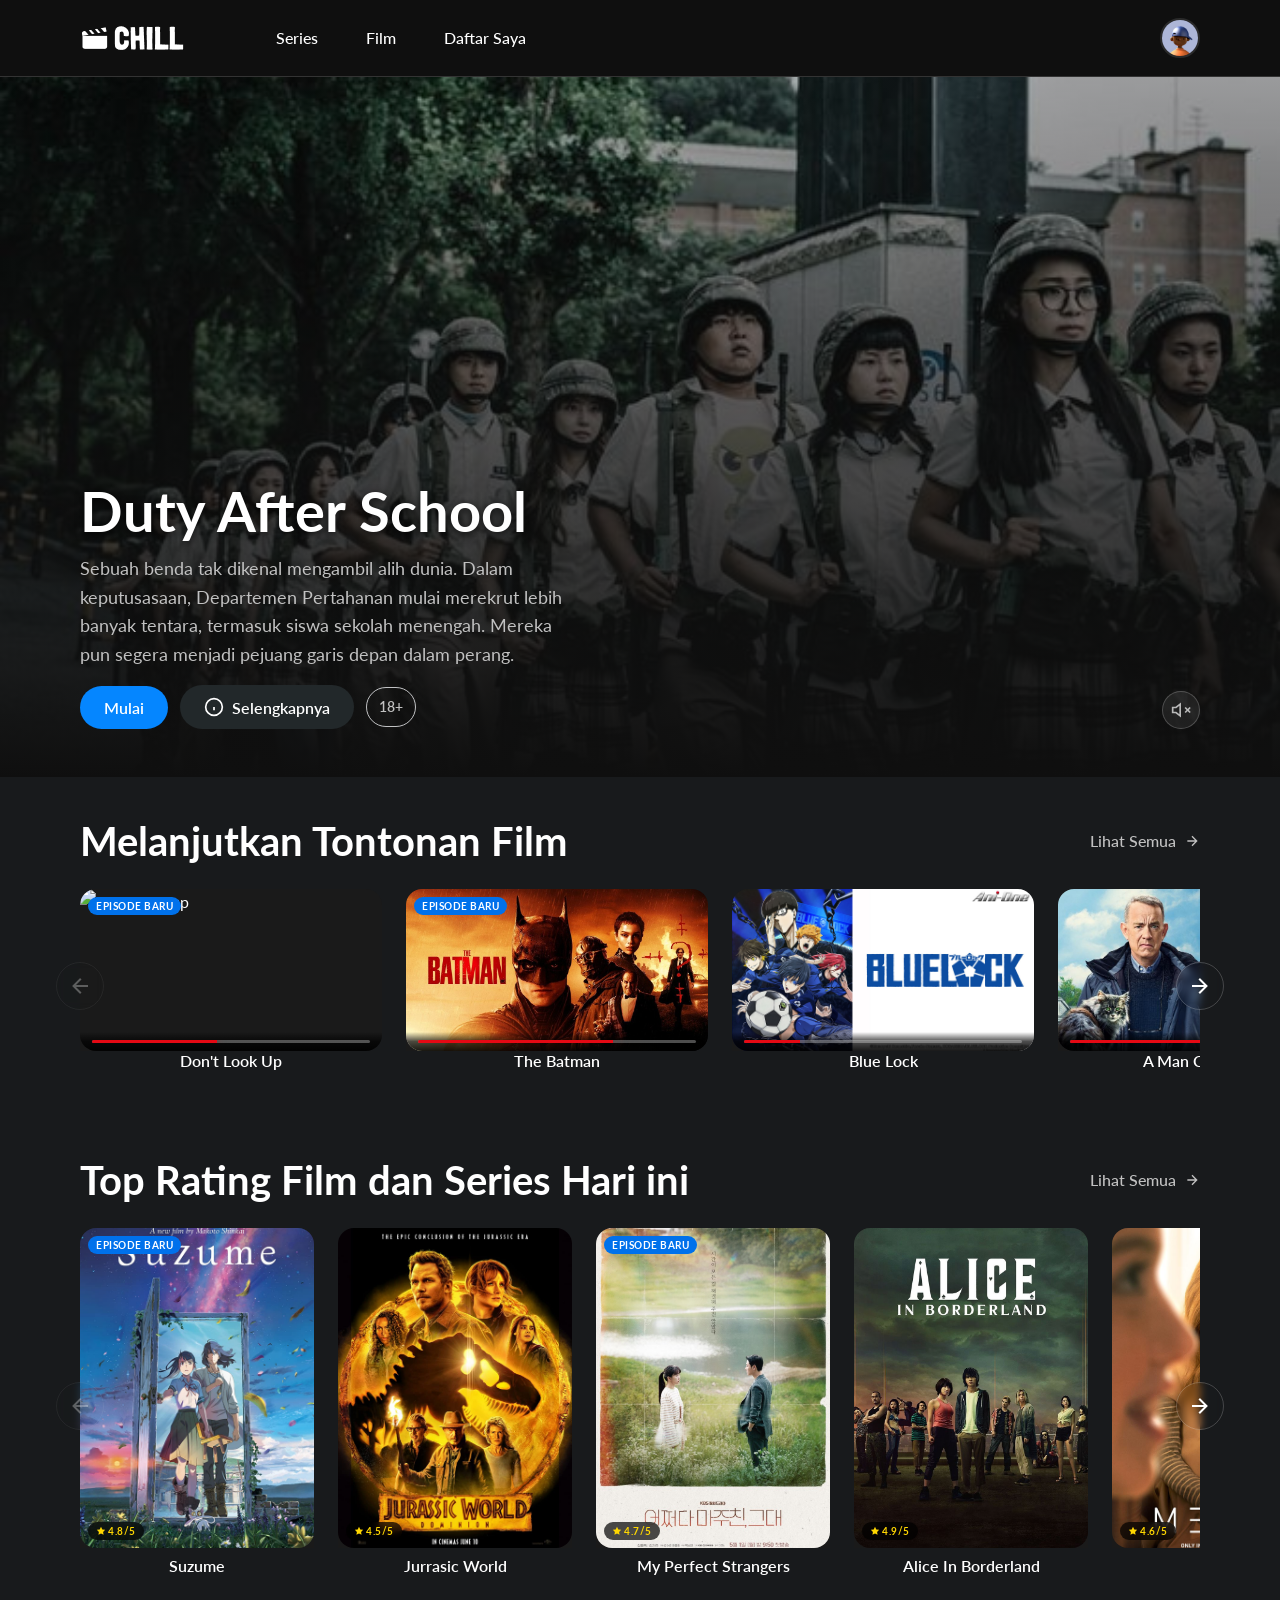
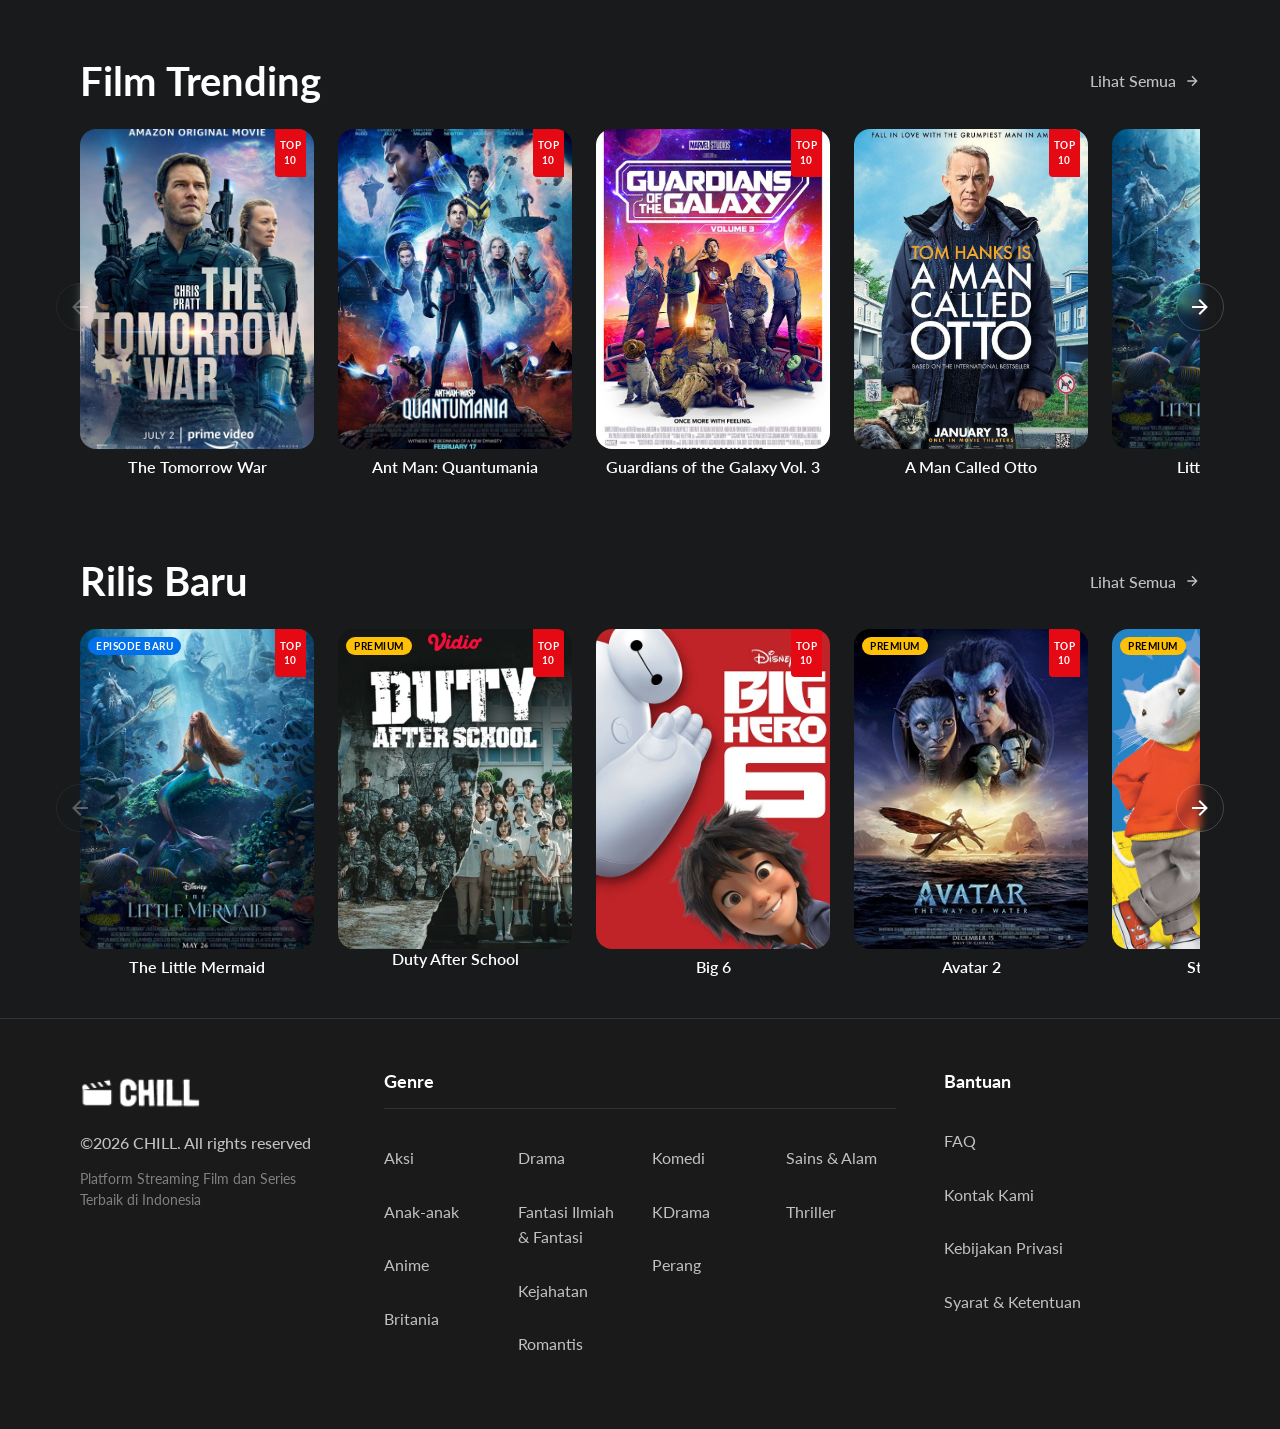
==== commit 98b722c0: "fix: Update favicon and enhance button styles in home page" ====
--- a/pages/home.html
+++ b/pages/home.html
@@ -4,7 +4,7 @@
     <meta charset="UTF-8">
     <meta name="viewport" content="width=device-width, initial-scale=1.0">
     <title>Home - CHILL</title>
-    <link rel="icon" href="../images/chill-vect.png">
+    <link rel="icon" href="../images/logo-chill.png">
     <link rel="stylesheet" href="../styles/home.css">
     <script src="../scripts/data.js"></script>
     <script src="../scripts/card-hover.js"></script>
--- a/styles/home.css
+++ b/styles/home.css
@@ -21,6 +21,10 @@
   --accent-blue-hover: #0060CC;
   --accent-gray: #C1C2C4;
   --accent-dark-gray: #22282A;
+
+  --btn-info-default: #0586FF;
+  --btn-info-hover: #0367DB;
+  --btn-info-active: #024DB7;
   
   --border-color: #333333;     /* Subtle borders */
   --focus-ring: 0 0 0 3px rgba(229, 9, 20, 0.3); /* Focus outline */
@@ -215,7 +219,7 @@
     font-size: clamp(0.75rem, 2.5vw, 1rem);
     font-weight: 500;
     padding: var(--spacing-xs) var(--spacing-sm);
-    border-radius: var(--radius-sm);
+    border-radius: var(--radius-md);
     transition: background-color var(--transition-base);
     display: block;
 }
@@ -223,6 +227,8 @@
 .nav-link:hover {
     background-color: var(--bg-hover);
     color: var(--text-white);
+    border-radius: var(--radius-lg);
+    scale: 1.1;
 }
 
 .navbar-right {
@@ -432,13 +438,17 @@
 }
 
 .btn-primary {
-    background-color: var(--accent-blue);
+    background-color: var(--btn-info-default);
     color: var(--text-white);
 }
 
 .btn-primary:hover {
-    background-color: var(--accent-blue-hover);
+    background-color: var(--btn-info-hover);
     transform: scale(1.05);
+}
+
+.btn-primary:active {
+    background-color: var(--btn-info-active);
 }
 
 .btn-secondary {
